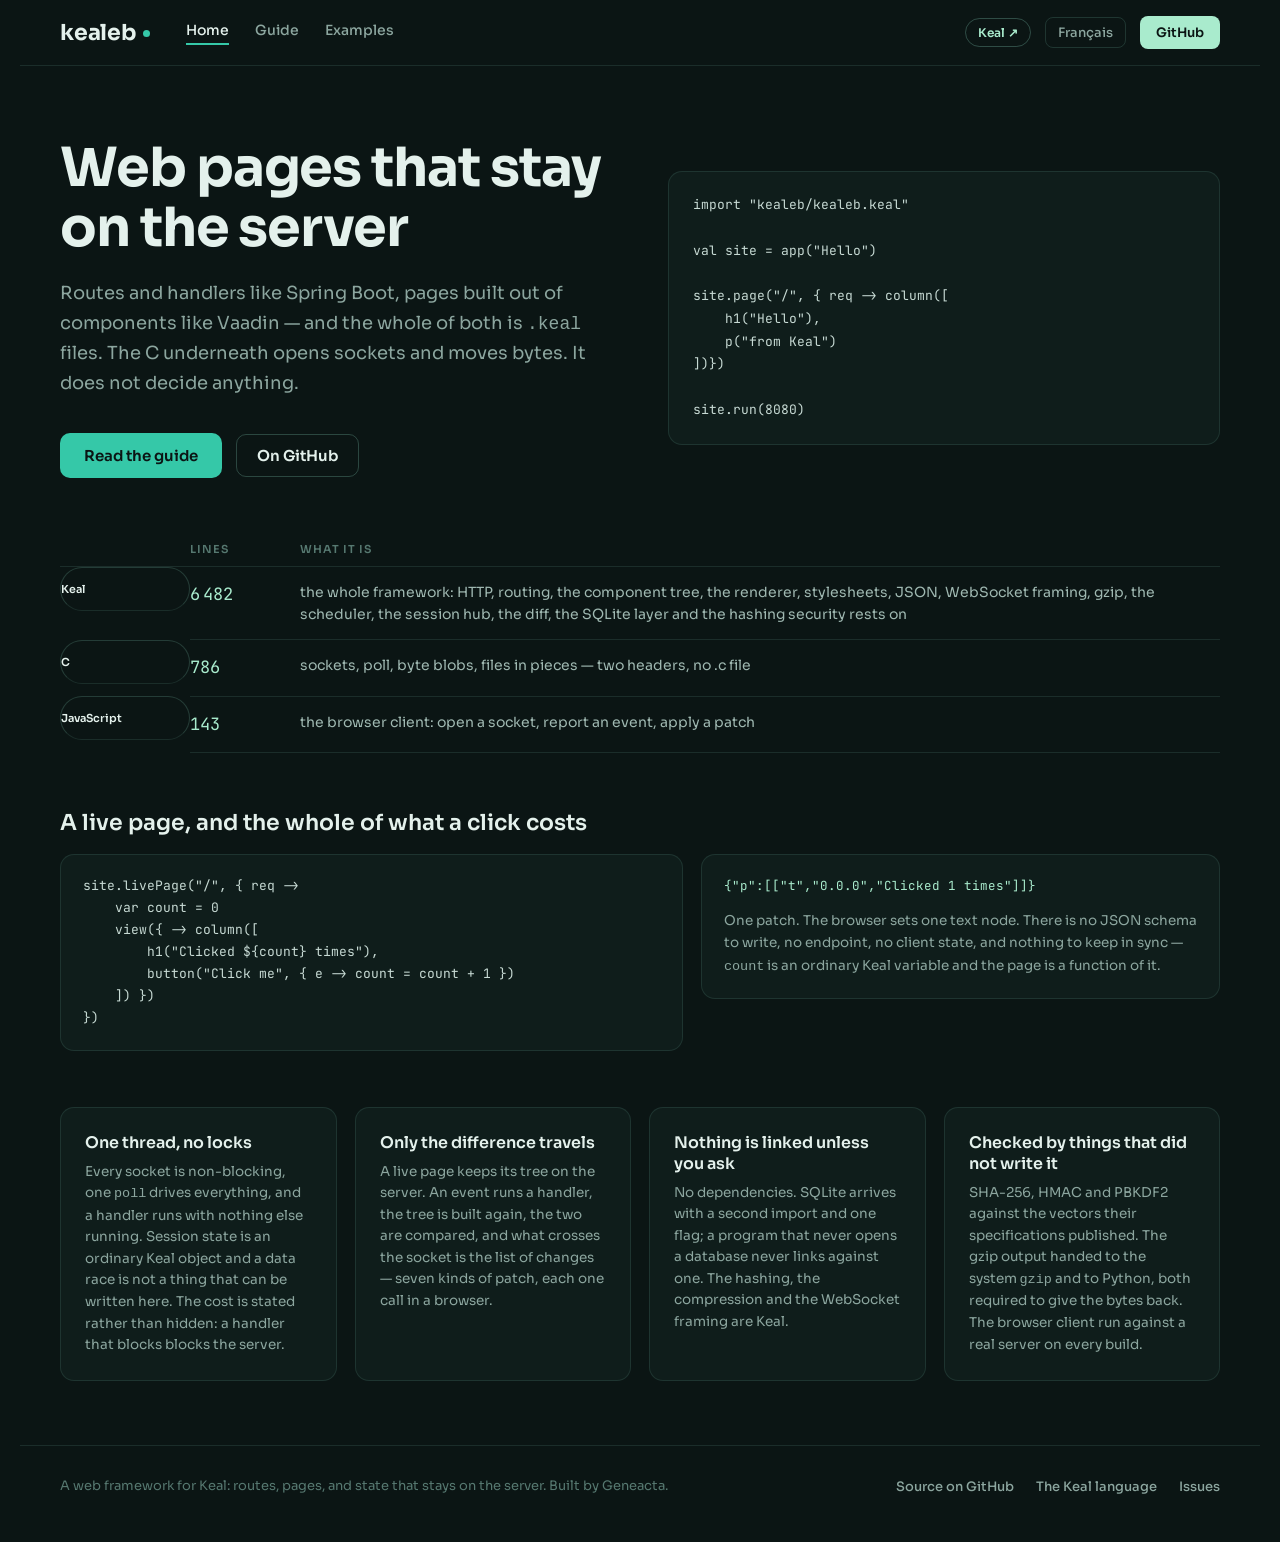
==== site/index.html @ b49d1d78 "A site, in Keal's dress, generated from the documents it describes Three pages in each language — th" ====
<!doctype html>
<html lang="en">
<head>
<meta charset="utf-8">
<meta name="viewport" content="width=device-width, initial-scale=1">
<title>kealeb — web pages that stay on the server</title>
<meta name="description" content="A web framework for Keal: Spring Boot&#x27;s routes, Vaadin&#x27;s pages, and the whole of both in .keal files.">
<link rel="canonical" href="https://geneacta.github.io/kealeb/index.html">
<link rel="alternate" hreflang="en" href="https://geneacta.github.io/kealeb/index.html">
<link rel="alternate" hreflang="fr" href="https://geneacta.github.io/kealeb/fr/index.html">
<link rel="alternate" hreflang="x-default" href="https://geneacta.github.io/kealeb/index.html">
<meta property="og:type" content="website">
<meta property="og:site_name" content="kealeb">
<meta property="og:locale" content="en_GB">
<meta property="og:title" content="kealeb — web pages that stay on the server">
<meta property="og:description" content="A web framework for Keal: Spring Boot&#x27;s routes, Vaadin&#x27;s pages, and the whole of both in .keal files.">
<meta property="og:url" content="https://geneacta.github.io/kealeb/index.html">
<meta name="twitter:card" content="summary">
<meta name="twitter:title" content="kealeb — web pages that stay on the server">
<meta name="twitter:description" content="A web framework for Keal: Spring Boot&#x27;s routes, Vaadin&#x27;s pages, and the whole of both in .keal files.">
<link rel="preconnect" href="https://fonts.googleapis.com">
<link rel="preconnect" href="https://fonts.gstatic.com" crossorigin>
<link href="https://fonts.googleapis.com/css2?family=Sora:wght@400;500;600;700&family=JetBrains+Mono:wght@400;500;600;700&display=swap" rel="stylesheet">
<link rel="stylesheet" href="style.css">
</head>
<body>
<div class="wrap">
<nav class="nav">
  <div class="nav-left">
    <a class="wordmark" href="index.html">kealeb</a>
    <div class="nav-links"><a href="index.html" class="tab-active">Home</a><a href="guide.html">Guide</a><a href="examples.html">Examples</a></div>
  </div>
  <div class="nav-right">
    <a class="btn-keal" href="https://geneacta.github.io/keal/">Keal ↗</a>
    <a class="btn-lang" href="fr/index.html">Français</a>
    <a class="btn-gh" href="https://github.com/geneacta/kealeb">GitHub</a>
  </div>
</nav>

<section class="hero">
  <div>
    <h1>Web pages that stay on the server</h1>
    <p class="sub">Routes and handlers like Spring Boot, pages built out of components like Vaadin — and the whole of both is <code>.keal</code> files. The C underneath opens sockets and moves bytes. It does not decide anything.</p>
    <div class="hero-cta"><a class="cta" href="guide.html">Read the guide</a>
      <a class="cta2" href="https://github.com/geneacta/kealeb">On GitHub</a></div>
  </div>
  <div class="hero-code"><pre class="mono">import &quot;kealeb/kealeb.keal&quot;

val site = app(&quot;Hello&quot;)

site.page(&quot;/&quot;, { req -&gt; column([
    h1(&quot;Hello&quot;),
    p(&quot;from Keal&quot;)
])})

site.run(8080)</pre></div>
</section>
<section class="counts-wrap"><table class="counts"><thead><tr><th></th><th>lines</th><th>what it is</th></tr></thead><tbody><tr><td class="lang">Keal</td><td class="n">6&thinsp;482</td><td>the whole framework: HTTP, routing, the component tree, the renderer, stylesheets, JSON, WebSocket framing, gzip, the scheduler, the session hub, the diff, the SQLite layer and the hashing security rests on</td></tr><tr><td class="lang">C</td><td class="n">786</td><td>sockets, poll, byte blobs, files in pieces — two headers, no .c file</td></tr><tr><td class="lang">JavaScript</td><td class="n">143</td><td>the browser client: open a socket, report an event, apply a patch</td></tr></tbody></table></section>
<section class="live">
  <h2>A live page, and the whole of what a click costs</h2>
  <div class="live-grid"><pre class="mono">site.livePage(&quot;/&quot;, { req -&gt;
    var count = 0
    view({ -&gt; column([
        h1(&quot;Clicked ${count} times&quot;),
        button(&quot;Click me&quot;, { e -&gt; count = count + 1 })
    ]) })
})</pre><div class="patch"><pre class="mono">{&quot;p&quot;:[[&quot;t&quot;,&quot;0.0.0&quot;,&quot;Clicked 1 times&quot;]]}</pre><p>One patch. The browser sets one text node. There is no JSON schema to write, no endpoint, no client state, and nothing to keep in sync — <code>count</code> is an ordinary Keal variable and the page is a function of it.</p></div></div>
</section>
<section class="cards4"><div class="card"><h3>One thread, no locks</h3><p>Every socket is non-blocking, one <code>poll</code> drives everything, and a handler runs with nothing else running. Session state is an ordinary Keal object and a data race is not a thing that can be written here. The cost is stated rather than hidden: a handler that blocks blocks the server.</p></div><div class="card"><h3>Only the difference travels</h3><p>A live page keeps its tree on the server. An event runs a handler, the tree is built again, the two are compared, and what crosses the socket is the list of changes — seven kinds of patch, each one call in a browser.</p></div><div class="card"><h3>Nothing is linked unless you ask</h3><p>No dependencies. SQLite arrives with a second import and one flag; a program that never opens a database never links against one. The hashing, the compression and the WebSocket framing are Keal.</p></div><div class="card"><h3>Checked by things that did not write it</h3><p>SHA-256, HMAC and PBKDF2 against the vectors their specifications published. The gzip output handed to the system <code>gzip</code> and to Python, both required to give the bytes back. The browser client run against a real server on every build.</p></div></section>

<footer class="foot">
  <div class="foot-l">A web framework for Keal: routes, pages, and state that stays on the server. Built by Geneacta.</div>
  <div class="foot-r">
    <a href="https://github.com/geneacta/kealeb">Source on GitHub</a>
    <a href="https://geneacta.github.io/keal/">The Keal language</a>
    <a href="https://github.com/geneacta/kealeb/issues">Issues</a>
  </div>
</footer>
</div>
</body>
</html>
---- site/style.css ----
/* Keal site — design tokens from the handoff (assets/README.md). */
:root {
  --bg: #0B1514; --panel: #0F1D1B;
  --line: rgba(140,220,196,.12); --line2: rgba(140,220,196,.16);
  --ink: #E4F1EC; --dim: #8CA69F; --prose: #9FB8B1; --faint: #567870;
  --accent: #35C8A8; --accent-h: #4ADBB5; --mint: #A9EBCD;
  --kw: #63D3B4; --ty: #A9EBCD; --str: #D9C98B; --code: #C7DAD4;
}
* { box-sizing: border-box; }
html, body { margin: 0; }
body { background: var(--bg); color: var(--ink); font: 400 15.5px/1.75 Sora, sans-serif; }
a { text-decoration: none; color: inherit; }
.wrap { max-width: 1240px; margin: 0 auto; }
.mono { font-family: 'JetBrains Mono', monospace; }

/* ---- nav ---- */
.nav { display: flex; align-items: center; justify-content: space-between;
       padding: 16px 40px; border-bottom: 1px solid var(--line); }
.nav-left { display: flex; align-items: center; gap: 36px; }
.nav-logo { display: block; height: 36px; width: auto; }
.nav-links { display: flex; gap: 26px; font: 500 14px Sora, sans-serif; }
.nav-links a { color: var(--dim); }
.nav-links a:hover { color: var(--ink); }
.nav-links a.active { color: var(--ink); }
.nav-links a.tab-active { color: var(--ink); border-bottom: 2px solid var(--accent); padding-bottom: 4px; }
.nav-links .soon { color: var(--faint); cursor: default; }
.nav-right { display: flex; align-items: center; gap: 14px; }
.lang { display: flex; border: 1px solid rgba(140,220,196,.2); border-radius: 99px;
        overflow: hidden; font: 600 11px Sora, sans-serif; }
.lang button { border: 0; background: none; padding: 5px 11px; color: var(--dim);
               font: inherit; cursor: pointer; }
.lang button.on { background: var(--accent); color: var(--bg); }
.badge { font: 500 12px 'JetBrains Mono', monospace; color: var(--dim);
         border: 1px solid rgba(140,220,196,.2); border-radius: 6px; padding: 5px 10px; }
.btn-gh { font: 600 13px Sora, sans-serif; color: var(--bg); background: var(--mint);
          border-radius: 8px; padding: 8px 16px; }
.btn-gh:hover { filter: brightness(1.06); }

/* ---- buttons ---- */
.cta { display: inline-block; font: 600 15px Sora, sans-serif; color: var(--bg);
       background: var(--accent); border-radius: 10px; padding: 13px 24px; }
.cta:hover { background: var(--accent-h); }
.cta-line { display: inline-block; font: 600 15px Sora, sans-serif; color: var(--ink);
            border: 1px solid rgba(140,220,196,.25); border-radius: 10px; padding: 13px 24px; }
.cta-line:hover { border-color: rgba(140,220,196,.45); }

/* ---- hero ---- */
.hero { display: grid; grid-template-columns: 1fr 1fr; gap: 56px;
        padding: 72px 40px 64px; align-items: center; }
.pill { display: inline-flex; align-items: center; gap: 8px;
        font: 600 12px 'JetBrains Mono', monospace; color: var(--mint);
        border: 1px solid rgba(169,235,205,.25); border-radius: 99px;
        padding: 6px 14px; margin-bottom: 26px; }
.pill .dot { width: 6px; height: 6px; border-radius: 99px; background: var(--accent); }
.hero h1 { margin: 0 0 20px; font: 700 54px/1.12 Sora, sans-serif;
           letter-spacing: -.02em; text-wrap: pretty; }
.hero .sub { margin: 0 0 34px; font: 400 18px/1.65 Sora, sans-serif;
             color: var(--dim); max-width: 52ch; }
.ctas { display: flex; gap: 14px; align-items: center; margin-bottom: 26px; }
.cmd { display: inline-flex; align-items: center; gap: 12px;
       font: 500 13.5px 'JetBrains Mono', monospace; color: var(--mint);
       background: var(--panel); border: 1px solid rgba(140,220,196,.14);
       border-radius: 10px; padding: 12px 18px; cursor: pointer; }
.cmd .p { color: var(--faint); }
.cmd .cp { color: var(--faint); border-left: 1px solid rgba(140,220,196,.14); padding-left: 12px; }

/* ---- code windows ---- */
.win { background: var(--panel); border: 1px solid var(--line2); border-radius: 14px; overflow: hidden; }
.win.shadow { box-shadow: 0 24px 60px rgba(0,0,0,.45); }
.win-bar { display: flex; align-items: center; gap: 8px; padding: 12px 16px; border-bottom: 1px solid var(--line); }
.win-bar .b { width: 10px; height: 10px; border-radius: 99px; background: rgba(140,220,196,.18); }
.win-bar .t { margin-left: 10px; font: 500 12px 'JetBrains Mono', monospace; color: var(--dim); }
.win pre { margin: 0; padding: 22px 24px; font: 13.5px/1.75 'JetBrains Mono', monospace;
           color: var(--code); white-space: pre; overflow-x: auto; }
.win-foot { display: flex; align-items: center; gap: 10px; padding: 12px 24px;
            border-top: 1px solid var(--line); font: 500 13px 'JetBrains Mono', monospace; }
.k { color: var(--kw); } .t { color: var(--ty); } .s { color: var(--str); } .c { color: var(--faint); }
.out { color: var(--mint); }

/* ---- feature cards ---- */
.cards4 { display: grid; grid-template-columns: repeat(4, 1fr); gap: 18px; padding: 0 40px 64px; }
/* `.cards` had no rule at all, so the three pages that use it — the landing
   page, the documentation index and "coming from" — laid their cards out as
   plain blocks, one full-width panel per row. `auto-fit` rather than a fixed
   count because those three hold five, ten and ten cards. */
.cards { display: grid; grid-template-columns: repeat(auto-fit, minmax(240px, 1fr));
         gap: 18px; padding: 0 40px 64px; }
/* Inside the documentation column there is 616px to work with, not the full
   band: three fixed columns leave 145px of text per card. */
.dmain .cards3 { grid-template-columns: repeat(auto-fit, minmax(260px, 1fr)); }
/* A caption under a figure, not another paragraph of body text. `.cap` is
   used on the landing page too, so this stays scoped to the doc column. */
.dmain .cap { margin: 26px 0 4px; font: 500 12.5px 'JetBrains Mono', monospace;
              color: var(--dim); }
.card { background: var(--panel); border: 1px solid var(--line); border-radius: 14px; padding: 24px; }
.eyebrow { font: 600 12px 'JetBrains Mono', monospace; color: var(--accent);
           letter-spacing: .08em; margin-bottom: 12px; text-transform: uppercase; }
.card h3 { margin: 0 0 8px; font: 600 16px Sora, sans-serif; color: var(--ink); }
.card p { margin: 0; font: 400 13.5px/1.6 Sora, sans-serif; color: var(--dim); }
.chips { display: flex; flex-wrap: wrap; gap: 6px; }
.chip { font: 500 11.5px 'JetBrains Mono', monospace; color: var(--mint);
        border: 1px solid rgba(169,235,205,.2); border-radius: 6px; padding: 3px 8px; }
.card pre { margin: 0; font: 12.5px/1.7 'JetBrains Mono', monospace; color: var(--code); white-space: pre; }

/* ---- two-column sections ---- */
.duo { display: grid; grid-template-columns: 1fr 1fr; gap: 56px; padding: 64px 40px;
       border-top: 1px solid var(--line); align-items: center; }
.duo h2 { margin: 0 0 18px; font: 700 34px/1.2 Sora, sans-serif; letter-spacing: -.015em; }
.duo p { margin: 0 0 22px; font: 400 15.5px/1.7 Sora, sans-serif; color: var(--dim); max-width: 50ch; }
.duo p:last-child { margin-bottom: 0; }
.ic { font-family: 'JetBrains Mono', monospace; color: var(--mint); }

/* ---- perf bars ---- */
.perf { background: var(--panel); border: 1px solid var(--line2); border-radius: 14px; padding: 28px; }
.perf-rows { display: flex; flex-direction: column; gap: 12px; font: 500 13px 'JetBrains Mono', monospace; }
.perf-row { display: grid; grid-template-columns: 120px 1fr 56px; gap: 14px; align-items: center; color: var(--dim); }
.perf-row.hot { color: var(--mint); }
.bar { height: 7px; border-radius: 99px; background: rgba(140,220,196,.1); }
.bar > div { height: 100%; border-radius: 99px; background: rgba(140,220,196,.35); width: 0; transition: width .6s ease-out; }
.bar.mid > div { background: rgba(140,220,196,.55); }
.bar.hot > div { background: var(--accent); }
.perf-cap { margin-top: 16px; font: 400 12.5px Sora, sans-serif; color: var(--faint); }

/* ---- getting started ---- */
.gs { padding: 64px 40px; border-top: 1px solid var(--line); }
.gs-head { display: flex; align-items: baseline; justify-content: space-between; margin-bottom: 26px; }
.gs-head h2 { margin: 0; font: 700 34px Sora, sans-serif; letter-spacing: -.015em; }
.gs-head a { font: 600 13.5px Sora, sans-serif; color: var(--accent); }
.cards3 { display: grid; grid-template-columns: 1fr 1fr 1fr; gap: 18px; }
.term { background: var(--panel); border: 1px solid var(--line); border-radius: 14px; padding: 22px; }
.term .lbl { font: 600 12px 'JetBrains Mono', monospace; color: var(--faint); margin-bottom: 12px; }
.term pre { margin: 0; font: 12.5px/1.8 'JetBrains Mono', monospace; color: var(--code); white-space: pre; }

/* ---- footer ---- */
footer { display: grid; grid-template-columns: 2fr 1fr 1fr 1fr; gap: 32px;
         padding: 44px 40px 36px; border-top: 1px solid var(--line); }
footer .base { margin: 0 0 14px; font: 400 13px/1.6 Sora, sans-serif; color: var(--faint); max-width: 34ch; }
.fcol { display: flex; flex-direction: column; gap: 10px; font: 400 13.5px Sora, sans-serif; }
.fcol .h { font: 600 12px 'JetBrains Mono', monospace; color: var(--faint); letter-spacing: .08em; }
.fcol a { color: var(--dim); } .fcol a:hover { color: var(--ink); }

/* ---- tour ---- */
.tbar { display: flex; align-items: center; justify-content: space-between;
        padding: 13px 32px; border-bottom: 1px solid var(--line); }
.tbar-l { display: flex; align-items: center; gap: 16px; }
.tbar-l img { display: block; height: 30px; width: auto; }
.tbar-l .sl { color: #33504A; } .tbar-l .tt { font: 600 14px Sora, sans-serif; }
.tbar-r { display: flex; align-items: center; gap: 14px; }
.tbar-r .cnt { font: 500 12px 'JetBrains Mono', monospace; color: var(--dim); }
.prog { width: 180px; height: 5px; border-radius: 99px; background: var(--line); overflow: hidden; }
.prog > div { height: 100%; border-radius: 99px; background: linear-gradient(90deg, #35C8A8, #A9EBCD); }
.texit { font: 600 12px Sora, sans-serif; color: var(--dim);
         border: 1px solid rgba(140,220,196,.2); border-radius: 8px; padding: 6px 14px; }
.tgrid { display: grid; grid-template-columns: 264px 1fr; min-height: 680px; }
.tside { border-right: 1px solid var(--line); padding: 24px 0; }
.tside .lbl { font: 600 11px 'JetBrains Mono', monospace; color: var(--faint);
              letter-spacing: .1em; padding: 0 24px 12px; }
.tch { display: flex; align-items: center; gap: 12px; padding: 9px 24px; cursor: pointer; }
.tch .n { width: 20px; height: 20px; border-radius: 99px; display: grid; place-items: center;
          font: 500 11px Sora, sans-serif; border: 1px solid rgba(140,220,196,.25); color: var(--faint); flex: none; }
.tch .nm { font: 500 13.5px Sora, sans-serif; color: var(--dim); }
.tch.done .n { border: 0; background: rgba(53,200,168,.18); color: var(--accent); font-weight: 600; }
.tch.now { background: rgba(53,200,168,.1); border-left: 2px solid var(--accent); padding-left: 22px; }
.tch.now .n { border: 0; background: var(--accent); color: var(--bg); font-weight: 600; }
.tch.now .nm { font-weight: 600; color: var(--ink); }
.tnote { margin: 20px 24px 0; background: rgba(169,235,205,.05);
         border: 1px solid rgba(169,235,205,.14); border-radius: 10px; padding: 14px 16px; }
.tnote .h { font: 600 11px 'JetBrains Mono', monospace; color: var(--mint); margin-bottom: 6px; }
.tnote p { margin: 0; font: 400 12px/1.55 Sora, sans-serif; color: var(--faint); }
.tmain { padding: 44px 56px; max-width: 760px; }
.tmain .eyebrow { margin-bottom: 10px; }
.tmain h2 { margin: 0 0 18px; font: 700 32px Sora, sans-serif; letter-spacing: -.01em; }
.tmain p { margin: 0 0 26px; font: 400 15.5px/1.75 Sora, sans-serif; color: var(--prose); }
.cwin { background: var(--panel); border: 1px solid var(--line2); border-radius: 12px;
        overflow: hidden; margin-bottom: 20px; }
.cwin-bar { display: flex; align-items: center; justify-content: space-between;
            padding: 10px 18px; border-bottom: 1px solid var(--line); }
.cwin-bar .f { font: 500 12px 'JetBrains Mono', monospace; color: var(--dim); }
.run { font: 600 12px Sora, sans-serif; color: var(--bg); background: var(--mint);
       border: 0; border-radius: 6px; padding: 4px 12px; cursor: pointer; }
.cwin pre { margin: 0; padding: 20px 22px; font: 13.5px/1.8 'JetBrains Mono', monospace;
            color: var(--code); white-space: pre; overflow-x: auto; }
.cwin .cout { display: none; padding: 12px 22px; border-top: 1px solid var(--line);
              font: 500 13px 'JetBrains Mono', monospace; color: var(--mint); white-space: pre; }
.cwin.ran .cout { display: block; }
.callout { display: flex; gap: 14px; background: rgba(169,235,205,.06);
           border: 1px solid rgba(169,235,205,.18); border-radius: 12px;
           padding: 16px 20px; margin-bottom: 34px; }
.callout .st { font: 700 14px Sora, sans-serif; color: var(--mint); }
.callout p { margin: 0; font: 400 13.5px/1.65 Sora, sans-serif; color: var(--prose); }
.tnav { display: flex; justify-content: space-between; }
.tprev { font: 600 14px Sora, sans-serif; color: var(--dim);
         border: 1px solid rgba(140,220,196,.2); border-radius: 10px; padding: 11px 20px; }
.tnext { font: 600 14px Sora, sans-serif; color: var(--bg); background: var(--accent);
         border-radius: 10px; padding: 11px 20px; }
.tnext:hover { background: var(--accent-h); }

/* ---- docs ---- */
.dgrid { display: grid; grid-template-columns: 264px 1fr 200px; min-height: 680px; }
.dside { border-right: 1px solid var(--line); padding: 20px 0; }
.dside .grp { font: 600 11px 'JetBrains Mono', monospace; color: var(--faint);
              letter-spacing: .1em; padding: 20px 26px 10px; }
.dside .grp:first-child { padding-top: 4px; }
.dside a { display: block; padding: 7px 26px; font: 500 13.5px Sora, sans-serif; color: var(--dim); }
.dside a:hover { color: var(--ink); }
.dside a.on { color: var(--ink); background: rgba(53,200,168,.1);
              border-left: 2px solid var(--accent); padding-left: 24px; font-weight: 600; }
.dmain { padding: 40px 52px; max-width: 720px; }
.crumb { font: 500 12.5px 'JetBrains Mono', monospace; color: var(--faint); margin-bottom: 14px; }
.crumb .sl { color: #33504A; } .crumb .here { color: var(--mint); }
.dmain h1 { margin: 0 0 20px; font: 700 36px Sora, sans-serif; letter-spacing: -.015em; }
.dmain h2 { margin: 0 0 14px; font: 700 22px Sora, sans-serif; }
.dmain p { margin: 0 0 24px; font: 400 15.5px/1.75 Sora, sans-serif; color: var(--prose); }
.dmain strong { color: var(--ink); font-weight: 600; }
.dtable { border: 1px solid rgba(140,220,196,.14); border-radius: 12px; overflow: hidden;
          margin-bottom: 26px; font: 400 13.5px Sora, sans-serif; }
.dtable .hd { display: grid; grid-template-columns: 1fr 1fr 2fr; gap: 16px; padding: 11px 20px;
              background: rgba(53,200,168,.06); font: 600 11.5px 'JetBrains Mono', monospace; color: var(--faint); }
.dtable .row { display: grid; grid-template-columns: 1fr 1fr 2fr; gap: 16px; padding: 12px 20px;
               border-top: 1px solid rgba(140,220,196,.1); }
.dtoc { padding: 40px 28px 0 8px; }
.dtoc .h { font: 600 11px 'JetBrains Mono', monospace; color: var(--faint);
           letter-spacing: .1em; margin-bottom: 14px; }
.dtoc-items { display: flex; flex-direction: column; gap: 10px;
              font: 400 12.5px Sora, sans-serif; border-left: 1px solid rgba(140,220,196,.14); }
.dtoc-items a { color: var(--dim); padding-left: 14px; }
.dtoc-items a.on { color: var(--mint); border-left: 2px solid var(--accent); margin-left: -1.5px; }

@media (max-width: 900px) {
  .hero, .duo, .cards4, .cards3, .tgrid, .dgrid, footer { grid-template-columns: 1fr; display: grid; }
  .hero h1 { font-size: 38px; }
  .nav { flex-wrap: wrap; gap: 12px; }
  .dtoc { display: none; }
}

/* ---- generated pages ---------------------------------------------------
   The site is built by site/build.py; these are the pieces that generator
   emits which the hand-written prototype did not have. */

.btn-lang { font: 500 13px Sora, sans-serif; color: var(--dim); border: 1px solid var(--line2);
            border-radius: 8px; padding: 6px 12px; }
.btn-lang:hover { color: var(--ink); border-color: var(--accent); }

/* Long-form prose, shared by the docs, the tour and the coming-from pages. */
.prose { max-width: 780px; }
.prose h1 { font: 700 38px Sora, sans-serif; letter-spacing: -.015em; margin: 0 0 14px; }
.prose h2 { font: 600 24px Sora, sans-serif; margin: 44px 0 12px; padding-top: 8px;
            border-top: 1px solid var(--line); letter-spacing: -.01em; }
.prose h3 { font: 600 18px Sora, sans-serif; margin: 28px 0 8px; }
.prose h4, .prose h5, .prose h6 { font: 600 15px Sora, sans-serif; margin: 20px 0 6px; }
.prose p { margin: 12px 0; font: 400 15.5px/1.75 Sora, sans-serif; color: var(--prose); }
.prose ul, .prose ol { margin: 12px 0 12px 22px; }
.prose li { margin: 7px 0; font: 400 15.5px/1.7 Sora, sans-serif; color: var(--prose); }
.prose a { color: var(--mint); text-decoration: underline; text-underline-offset: 3px; }
.prose a:hover { color: var(--accent); }
.prose code { font: 13.5px 'JetBrains Mono', monospace; color: var(--mint);
              background: rgba(53,200,168,.08); padding: 1px 5px; border-radius: 4px; }
.prose pre { background: var(--panel); border: 1px solid var(--line2); border-radius: 10px;
             padding: 16px 18px; overflow-x: auto; margin: 16px 0; }
.prose pre code { background: none; padding: 0; color: var(--code);
                  font: 13.5px/1.65 'JetBrains Mono', monospace; }
.prose blockquote { margin: 16px 0; padding: 2px 0 2px 18px; border-left: 3px solid var(--accent);
                    color: var(--dim); font: 400 15px/1.7 Sora, sans-serif; }
.prose hr { border: 0; border-top: 1px solid var(--line); margin: 34px 0; }
.prose strong { color: var(--ink); font-weight: 600; }

.tablewrap { overflow-x: auto; margin: 18px 0; }
.tablewrap table { border-collapse: collapse; width: 100%; min-width: 460px; }
.tablewrap th { text-align: left; font: 600 11px 'JetBrains Mono', monospace; color: var(--faint);
                letter-spacing: .09em; text-transform: uppercase; padding: 8px 14px 8px 0;
                border-bottom: 1px solid var(--line2); }
.tablewrap td { padding: 9px 14px 9px 0; border-bottom: 1px solid var(--line);
                font: 400 14px/1.6 Sora, sans-serif; color: var(--prose); vertical-align: top; }
.tablewrap td code { white-space: pre; }

/* The tour: a chapter list beside the chapters themselves. */
.tourgrid { display: grid; grid-template-columns: 264px 1fr; gap: 40px; padding: 30px 0 80px; }
.tournav { position: sticky; top: 20px; align-self: start; border-right: 1px solid var(--line);
           padding-right: 16px; }
.tournav .tch { display: flex; align-items: center; gap: 10px; padding: 7px 10px; border-radius: 8px;
                font: 500 13.5px Sora, sans-serif; color: var(--dim); }
.tournav .tch:hover { color: var(--ink); background: rgba(53,200,168,.06); }
.tournav .tch .n { width: 22px; height: 22px; border-radius: 6px; background: var(--panel);
                   border: 1px solid var(--line2); display: grid; place-items: center;
                   font: 600 11px 'JetBrains Mono', monospace; color: var(--faint); flex: none; }
.chapter { scroll-margin-top: 20px; }
.cwin-out { border-top: 1px solid var(--line2); background: rgba(0,0,0,.18); }
.cwin-out pre { margin: 0; padding: 12px 18px; color: var(--mint);
                font: 13px/1.6 'JetBrains Mono', monospace; }

/* The standard library page. */
.sgrid { display: grid; grid-template-columns: 264px 1fr; gap: 40px; padding: 24px 0 80px; }
.snav { position: sticky; top: 20px; align-self: start; max-height: 90vh; overflow-y: auto;
        border-right: 1px solid var(--line); padding-right: 12px; }
.snav .navmod { font: 600 11px 'JetBrains Mono', monospace; color: var(--faint);
                letter-spacing: .1em; text-transform: uppercase; padding: 12px 8px 6px; }
.snav a { display: block; padding: 4px 8px; font: 500 12.5px 'JetBrains Mono', monospace;
          color: var(--dim); white-space: nowrap; overflow: hidden; text-overflow: ellipsis; }
.snav a:hover { color: var(--ink); background: rgba(53,200,168,.06); }
.snav .k { display: inline-block; width: 50px; color: var(--faint); font-size: 11px; }
.smain pre.sig { font: 13.5px/1.6 'JetBrains Mono', monospace; color: var(--mint);
                 background: var(--panel); border: 1px solid var(--line2);
                 padding: 10px 16px; border-radius: 8px; overflow-x: auto; margin: 0 0 8px; }
.smain pre.sig.m { background: none; border: 0; border-left: 3px solid var(--line2);
                   border-radius: 0; padding: 2px 16px; margin: 10px 0 4px; color: var(--code); }
.smain .members { margin-left: 14px; }
.smain section { margin: 24px 0; }

.chips { display: flex; flex-wrap: wrap; gap: 8px; margin-top: 16px; }
.chips span { font: 500 12.5px 'JetBrains Mono', monospace; color: var(--mint);
              border: 1px solid var(--line2); border-radius: 999px; padding: 5px 13px; }
.bars { margin: 20px 0 6px; display: grid; gap: 10px; max-width: 620px; }
.barrow { display: grid; grid-template-columns: 120px 1fr 60px; align-items: center; gap: 14px; }
.bl { font: 500 13px Sora, sans-serif; color: var(--dim); }
.bar { height: 10px; background: var(--panel); border: 1px solid var(--line2); border-radius: 999px;
       overflow: hidden; }
.bar > div { height: 100%; width: 0; background: linear-gradient(90deg, var(--accent), var(--mint));
             transition: width .9s cubic-bezier(.2,.8,.2,1); }
.bv { font: 600 12.5px 'JetBrains Mono', monospace; color: var(--mint); text-align: right; }

a.card { text-decoration: none; }
a.card:hover { border-color: var(--accent); }

@media (max-width: 900px) {
  .tourgrid, .sgrid, .dgrid { grid-template-columns: 1fr; }
  .tournav, .snav, .dside, .dtoc { position: static; border-right: 0; max-height: none; }
}
.copy { margin-left: auto; font: 500 11px 'JetBrains Mono', monospace; color: var(--faint);
        cursor: pointer; user-select: none; }
.copy:hover { color: var(--mint); }
.cwin-bar { display: flex; align-items: center; gap: 10px; }
.run { font: 500 11px 'JetBrains Mono', monospace; color: var(--mint); border: 1px solid var(--line2);
       border-radius: 6px; padding: 2px 8px; }
.run:hover, .run.on { border-color: var(--accent); color: var(--accent); }
.dtoc-items a.on { color: var(--accent); }

/* ---------------------------------------------------------------- kealeb
 *
 * Everything above is Keal's, copied so the two sites read as one family.
 * Everything below is this site's own: the pages here are different pages,
 * and the rules they need did not exist there.
 */

.wordmark { font: 700 22px Sora, sans-serif; color: var(--ink); letter-spacing: -0.01em; }
.wordmark::after { content: ""; display: inline-block; width: 7px; height: 7px;
                   margin-left: 7px; border-radius: 50%; background: var(--accent);
                   vertical-align: 3px; }
.btn-keal { font: 600 12px Sora, sans-serif; color: var(--mint);
            border: 1px solid rgba(140,220,196,.28); border-radius: 99px; padding: 6px 12px; }
.btn-keal:hover { border-color: var(--accent); color: var(--accent-h); }

.hero-cta { display: flex; gap: 14px; align-items: center; flex-wrap: wrap; }
.cta2 { display: inline-block; font: 600 15px Sora, sans-serif; color: var(--ink);
        border: 1px solid rgba(140,220,196,.25); border-radius: 10px; padding: 11px 20px; }
.cta2:hover { border-color: rgba(140,220,196,.5); }
.hero-code pre { margin: 0; background: var(--panel); border: 1px solid var(--line);
                 border-radius: 14px; padding: 22px 24px; overflow-x: auto;
                 font: 13px/1.75 'JetBrains Mono', monospace; color: var(--code); }

.counts-wrap { padding: 0 40px 56px; }
.counts { width: 100%; border-collapse: collapse; font: 400 14px/1.6 Sora, sans-serif; }
.counts th { text-align: left; padding: 0 0 10px; font: 600 11px Sora, sans-serif;
             letter-spacing: .09em; text-transform: uppercase; color: var(--faint);
             border-bottom: 1px solid var(--line); }
.counts td { padding: 14px 0; border-bottom: 1px solid var(--line); color: var(--prose);
             vertical-align: top; }
.counts td.lang { width: 130px; color: var(--ink); font-weight: 600; }
.counts td.n { width: 110px; font-family: 'JetBrains Mono', monospace; color: var(--mint);
               font-size: 17px; }

.live { padding: 0 40px 56px; }
.live h2 { margin: 0 0 18px; font: 600 22px Sora, sans-serif; color: var(--ink); }
.live-grid { display: grid; grid-template-columns: 1.2fr 1fr; gap: 18px; align-items: start; }
.live-grid > pre { margin: 0; background: var(--panel); border: 1px solid var(--line);
                   border-radius: 14px; padding: 20px 22px; overflow-x: auto;
                   font: 13px/1.7 'JetBrains Mono', monospace; color: var(--code); }
.patch { background: var(--panel); border: 1px solid var(--line); border-radius: 14px;
         padding: 20px 22px; }
.patch pre { margin: 0 0 14px; font: 12.5px/1.7 'JetBrains Mono', monospace;
             color: var(--mint); white-space: pre-wrap; word-break: break-all; }
.patch p { margin: 0; font: 400 13.5px/1.65 Sora, sans-serif; color: var(--dim); }

.doc-head { padding: 44px 40px 10px; }
.doc-head h1 { margin: 0; font: 700 40px/1.15 Sora, sans-serif; letter-spacing: -0.02em; }
.doc-head .sub { margin: 12px 0 0; max-width: 70ch;
                 font: 400 16px/1.7 Sora, sans-serif; color: var(--prose); }

.ex { margin: 0 0 52px; }
.ex h2 { margin: 0 0 10px; font: 600 20px 'JetBrains Mono', monospace; color: var(--mint); }
.ex pre { max-height: 640px; overflow: auto; }

.dmain pre, .prose pre { background: var(--panel); border: 1px solid var(--line);
                         border-radius: 12px; padding: 16px 18px; overflow-x: auto;
                         font: 12.8px/1.7 'JetBrains Mono', monospace; color: var(--code); }
.prose table { width: 100%; border-collapse: collapse; margin: 0 0 20px; }
.prose th { text-align: left; padding: 8px 10px; border-bottom: 1px solid var(--line2);
            font: 600 11px Sora, sans-serif; letter-spacing: .08em;
            text-transform: uppercase; color: var(--faint); }
.prose td { padding: 9px 10px; border-bottom: 1px solid var(--line); color: var(--prose);
            vertical-align: top; font-size: 14px; }
.prose blockquote { margin: 0 0 18px; padding: 2px 0 2px 18px;
                    border-left: 2px solid var(--accent); color: var(--dim); }

footer.foot { display: flex; justify-content: space-between; align-items: center;
              gap: 32px; flex-wrap: wrap; padding: 30px 40px 46px;
              border-top: 1px solid var(--line); }
.foot-l { font: 400 13px/1.6 Sora, sans-serif; color: var(--faint); max-width: 62ch; }
.foot-r { display: flex; gap: 22px; font: 500 13px Sora, sans-serif; }
.foot-r a { color: var(--dim); }
.foot-r a:hover { color: var(--ink); }

@media (max-width: 900px) {
  .hero { grid-template-columns: 1fr; gap: 28px; }
  .live-grid { grid-template-columns: 1fr; }
  .dgrid { grid-template-columns: 1fr; }
  .dtoc { display: none; }
  .cards4 { grid-template-columns: 1fr 1fr; }
}
@media (max-width: 620px) {
  .cards4 { grid-template-columns: 1fr; }
  .nav { flex-wrap: wrap; gap: 12px; padding: 14px 20px; }
  .hero, .counts-wrap, .live, .doc-head { padding-left: 20px; padding-right: 20px; }
}

/* A fenced block says which language it is, quietly, in the corner. */
.prose pre[class^="lang-"], .dmain pre[class^="lang-"] { position: relative; padding-top: 22px; }
.prose pre[class^="lang-"]::before, .dmain pre[class^="lang-"]::before {
  position: absolute; top: 6px; right: 12px;
  font: 600 10px Sora, sans-serif; letter-spacing: .1em;
  text-transform: uppercase; color: var(--faint);
}
.prose pre.lang-keal::before, .dmain pre.lang-keal::before { content: "keal"; }
.prose pre.lang-sh::before, .dmain pre.lang-sh::before { content: "shell"; }
.prose pre.lang-toml::before, .dmain pre.lang-toml::before { content: "toml"; }
.prose pre.lang-json::before, .dmain pre.lang-json::before { content: "json"; }
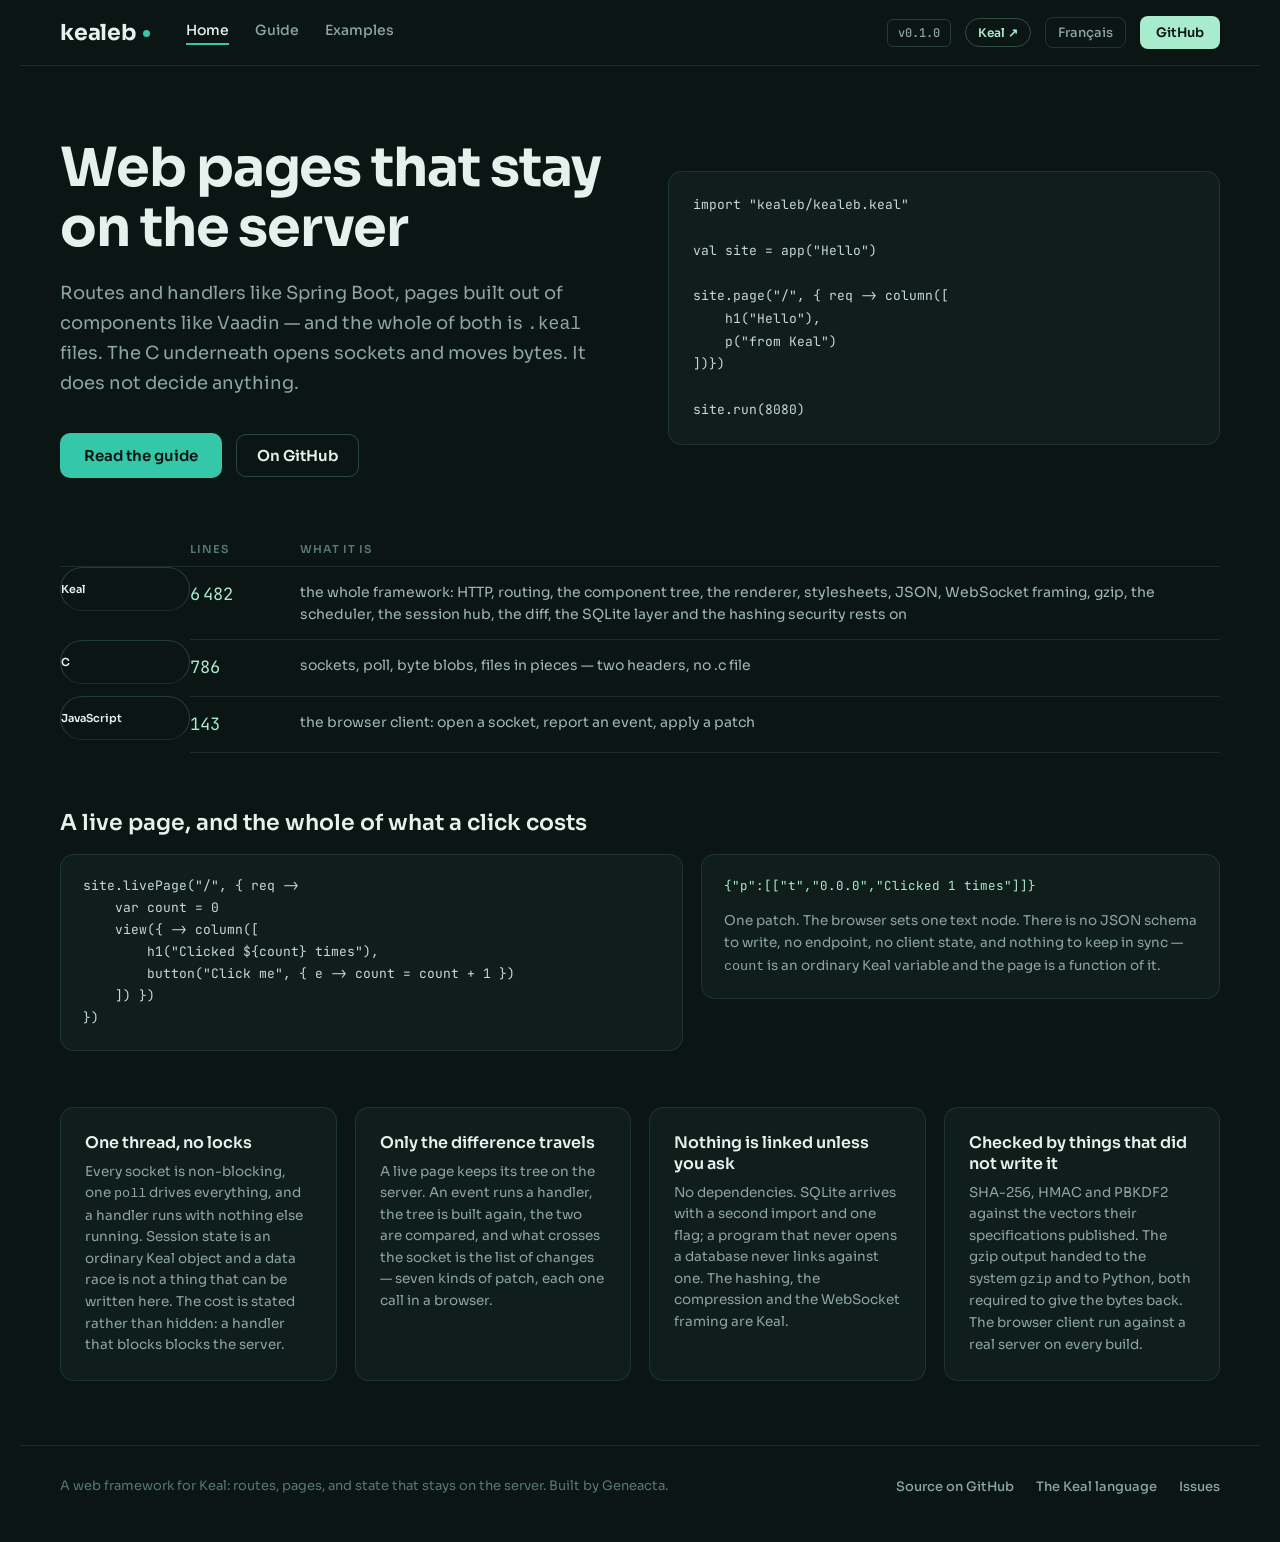
==== commit a2d8d62b: "A badge band at the top of the README, like Keal's Two numbers, both counted rather than remembered:" ====
--- a/site/index.html
+++ b/site/index.html
@@ -31,6 +31,7 @@
     <div class="nav-links"><a href="index.html" class="tab-active">Home</a><a href="guide.html">Guide</a><a href="examples.html">Examples</a></div>
   </div>
   <div class="nav-right">
+    <span class="badge">v0.1.0</span>
     <a class="btn-keal" href="https://geneacta.github.io/keal/">Keal ↗</a>
     <a class="btn-lang" href="fr/index.html">Français</a>
     <a class="btn-gh" href="https://github.com/geneacta/kealeb">GitHub</a>
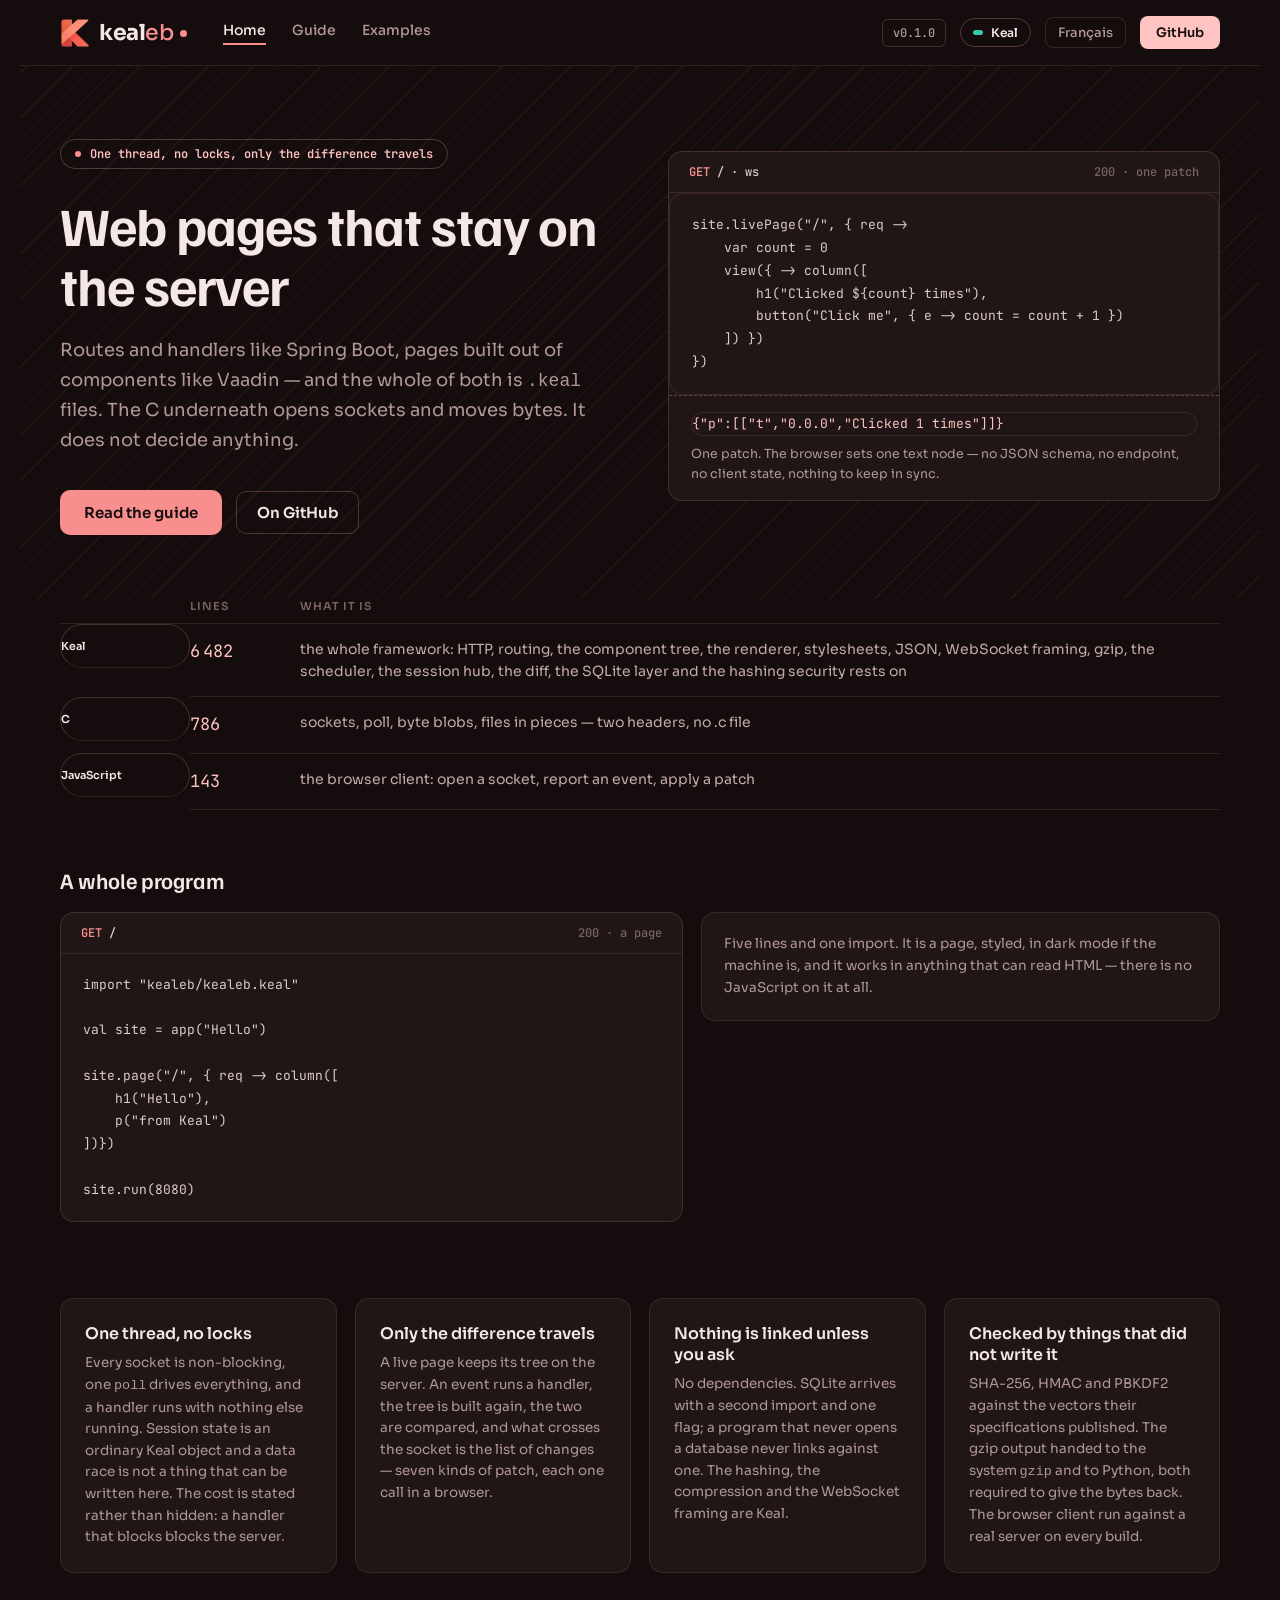
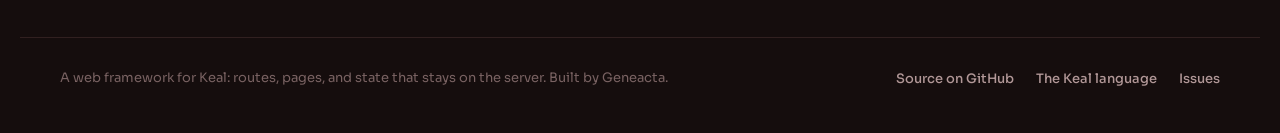
==== commit 390da8f2: "The family's identity: coral, and a name that is text Tony's handoff makes the four Keal sites one f" ====
--- a/site/index.html
+++ b/site/index.html
@@ -20,19 +20,23 @@
 <meta name="twitter:description" content="A web framework for Keal: Spring Boot&#x27;s routes, Vaadin&#x27;s pages, and the whole of both in .keal files.">
 <link rel="preconnect" href="https://fonts.googleapis.com">
 <link rel="preconnect" href="https://fonts.gstatic.com" crossorigin>
-<link href="https://fonts.googleapis.com/css2?family=Sora:wght@400;500;600;700&family=JetBrains+Mono:wght@400;500;600;700&display=swap" rel="stylesheet">
+<link href="https://fonts.googleapis.com/css2?family=Sora:wght@400;500;600;700&family=JetBrains+Mono:wght@400;500;600;700&family=Familjen+Grotesk:wght@500;700&display=swap" rel="stylesheet">
+<link rel="icon" type="image/png" href="assets/k.png">
 <link rel="stylesheet" href="style.css">
 </head>
 <body>
 <div class="wrap">
 <nav class="nav">
   <div class="nav-left">
-    <a class="wordmark" href="index.html">kealeb</a>
+    <a class="mark" href="index.html">
+      <img class="mark-k" src="assets/k.png" alt="">
+      <span class="wordmark">keal<span class="suffix">eb</span></span>
+    </a>
     <div class="nav-links"><a href="index.html" class="tab-active">Home</a><a href="guide.html">Guide</a><a href="examples.html">Examples</a></div>
   </div>
   <div class="nav-right">
     <span class="badge">v0.1.0</span>
-    <a class="btn-keal" href="https://geneacta.github.io/keal/">Keal ↗</a>
+    <a class="btn-keal" href="https://geneacta.github.io/keal/">Keal</a>
     <a class="btn-lang" href="fr/index.html">Français</a>
     <a class="btn-gh" href="https://github.com/geneacta/kealeb">GitHub</a>
   </div>
@@ -40,12 +44,24 @@
 
 <section class="hero">
   <div>
+    <span class="pill">One thread, no locks, only the difference travels</span>
     <h1>Web pages that stay on the server</h1>
     <p class="sub">Routes and handlers like Spring Boot, pages built out of components like Vaadin — and the whole of both is <code>.keal</code> files. The C underneath opens sockets and moves bytes. It does not decide anything.</p>
     <div class="hero-cta"><a class="cta" href="guide.html">Read the guide</a>
       <a class="cta2" href="https://github.com/geneacta/kealeb">On GitHub</a></div>
   </div>
-  <div class="hero-code"><pre class="mono">import &quot;kealeb/kealeb.keal&quot;
+  <div class="hero-code"><div class="cwin"><div class="cwin-bar"><span><span class="verb">GET</span> <span class="path">/ · ws</span></span><span class="said">200 · one patch</span></div><pre>site.livePage(&quot;/&quot;, { req -&gt;
+    var count = 0
+    view({ -&gt; column([
+        h1(&quot;Clicked ${count} times&quot;),
+        button(&quot;Click me&quot;, { e -&gt; count = count + 1 })
+    ]) })
+})</pre><div class="answer"><pre>{&quot;p&quot;:[[&quot;t&quot;,&quot;0.0.0&quot;,&quot;Clicked 1 times&quot;]]}</pre><p>One patch. The browser sets one text node — no JSON schema, no endpoint, no client state, nothing to keep in sync.</p></div></div></div>
+</section>
+<section class="counts-wrap"><table class="counts"><thead><tr><th></th><th>lines</th><th>what it is</th></tr></thead><tbody><tr><td class="lang">Keal</td><td class="n">6&thinsp;482</td><td>the whole framework: HTTP, routing, the component tree, the renderer, stylesheets, JSON, WebSocket framing, gzip, the scheduler, the session hub, the diff, the SQLite layer and the hashing security rests on</td></tr><tr><td class="lang">C</td><td class="n">786</td><td>sockets, poll, byte blobs, files in pieces — two headers, no .c file</td></tr><tr><td class="lang">JavaScript</td><td class="n">143</td><td>the browser client: open a socket, report an event, apply a patch</td></tr></tbody></table></section>
+<section class="live">
+  <h2>A whole program</h2>
+  <div class="live-grid"><div class="cwin"><div class="cwin-bar"><span><span class="verb">GET</span> <span class="path">/</span></span><span class="said">200 · a page</span></div><pre>import &quot;kealeb/kealeb.keal&quot;
 
 val site = app(&quot;Hello&quot;)
 
@@ -54,18 +70,7 @@
     p(&quot;from Keal&quot;)
 ])})
 
-site.run(8080)</pre></div>
-</section>
-<section class="counts-wrap"><table class="counts"><thead><tr><th></th><th>lines</th><th>what it is</th></tr></thead><tbody><tr><td class="lang">Keal</td><td class="n">6&thinsp;482</td><td>the whole framework: HTTP, routing, the component tree, the renderer, stylesheets, JSON, WebSocket framing, gzip, the scheduler, the session hub, the diff, the SQLite layer and the hashing security rests on</td></tr><tr><td class="lang">C</td><td class="n">786</td><td>sockets, poll, byte blobs, files in pieces — two headers, no .c file</td></tr><tr><td class="lang">JavaScript</td><td class="n">143</td><td>the browser client: open a socket, report an event, apply a patch</td></tr></tbody></table></section>
-<section class="live">
-  <h2>A live page, and the whole of what a click costs</h2>
-  <div class="live-grid"><pre class="mono">site.livePage(&quot;/&quot;, { req -&gt;
-    var count = 0
-    view({ -&gt; column([
-        h1(&quot;Clicked ${count} times&quot;),
-        button(&quot;Click me&quot;, { e -&gt; count = count + 1 })
-    ]) })
-})</pre><div class="patch"><pre class="mono">{&quot;p&quot;:[[&quot;t&quot;,&quot;0.0.0&quot;,&quot;Clicked 1 times&quot;]]}</pre><p>One patch. The browser sets one text node. There is no JSON schema to write, no endpoint, no client state, and nothing to keep in sync — <code>count</code> is an ordinary Keal variable and the page is a function of it.</p></div></div>
+site.run(8080)</pre></div><div class="patch"><p>Five lines and one import. It is a page, styled, in dark mode if the machine is, and it works in anything that can read HTML — there is no JavaScript on it at all.</p></div></div>
 </section>
 <section class="cards4"><div class="card"><h3>One thread, no locks</h3><p>Every socket is non-blocking, one <code>poll</code> drives everything, and a handler runs with nothing else running. Session state is an ordinary Keal object and a data race is not a thing that can be written here. The cost is stated rather than hidden: a handler that blocks blocks the server.</p></div><div class="card"><h3>Only the difference travels</h3><p>A live page keeps its tree on the server. An event runs a handler, the tree is built again, the two are compared, and what crosses the socket is the list of changes — seven kinds of patch, each one call in a browser.</p></div><div class="card"><h3>Nothing is linked unless you ask</h3><p>No dependencies. SQLite arrives with a second import and one flag; a program that never opens a database never links against one. The hashing, the compression and the WebSocket framing are Keal.</p></div><div class="card"><h3>Checked by things that did not write it</h3><p>SHA-256, HMAC and PBKDF2 against the vectors their specifications published. The gzip output handed to the system <code>gzip</code> and to Python, both required to give the bytes back. The browser client run against a real server on every build.</p></div></section>
 
--- a/site/style.css
+++ b/site/style.css
@@ -1,10 +1,16 @@
 /* Keal site — design tokens from the handoff (assets/README.md). */
 :root {
-  --bg: #0B1514; --panel: #0F1D1B;
-  --line: rgba(140,220,196,.12); --line2: rgba(140,220,196,.16);
-  --ink: #E4F1EC; --dim: #8CA69F; --prose: #9FB8B1; --faint: #567870;
-  --accent: #35C8A8; --accent-h: #4ADBB5; --mint: #A9EBCD;
-  --kw: #63D3B4; --ty: #A9EBCD; --str: #D9C98B; --code: #C7DAD4;
+  --bg: #150D0D; --panel: #1F1615;
+  --line: rgba(254,170,169,.12); --line2: rgba(254,170,169,.16);
+  --ink: #F5E7E7; --dim: #B19797; --prose: #C4AAA9; --faint: #796262;
+  --accent: #F98E8F; --accent-h: #FF9A9B; --mint: #FFC3C2;
+  --kw: #F8A4A3; --ty: #FFC3C2; --str: #D9C98B; --code: #DECCCB;
+  --display: 'Familjen Grotesk', Sora, sans-serif;
+  --motif: repeating-linear-gradient(-45deg, rgba(249,142,143,.07) 0 1px, transparent 1px 16px);
+  --motif-size: auto;
+  /* The one green a child may use: the foot of the K on the button that says
+     where this came from. Everything else on this page is coral. */
+  --keal-mint: #35C8A8;
 }
 * { box-sizing: border-box; }
 html, body { margin: 0; }
@@ -25,13 +31,13 @@
 .nav-links a.tab-active { color: var(--ink); border-bottom: 2px solid var(--accent); padding-bottom: 4px; }
 .nav-links .soon { color: var(--faint); cursor: default; }
 .nav-right { display: flex; align-items: center; gap: 14px; }
-.lang { display: flex; border: 1px solid rgba(140,220,196,.2); border-radius: 99px;
+.lang { display: flex; border: 1px solid rgba(254,170,169,.2); border-radius: 99px;
         overflow: hidden; font: 600 11px Sora, sans-serif; }
 .lang button { border: 0; background: none; padding: 5px 11px; color: var(--dim);
                font: inherit; cursor: pointer; }
 .lang button.on { background: var(--accent); color: var(--bg); }
 .badge { font: 500 12px 'JetBrains Mono', monospace; color: var(--dim);
-         border: 1px solid rgba(140,220,196,.2); border-radius: 6px; padding: 5px 10px; }
+         border: 1px solid rgba(254,170,169,.2); border-radius: 6px; padding: 5px 10px; }
 .btn-gh { font: 600 13px Sora, sans-serif; color: var(--bg); background: var(--mint);
           border-radius: 8px; padding: 8px 16px; }
 .btn-gh:hover { filter: brightness(1.06); }
@@ -41,15 +47,15 @@
        background: var(--accent); border-radius: 10px; padding: 13px 24px; }
 .cta:hover { background: var(--accent-h); }
 .cta-line { display: inline-block; font: 600 15px Sora, sans-serif; color: var(--ink);
-            border: 1px solid rgba(140,220,196,.25); border-radius: 10px; padding: 13px 24px; }
-.cta-line:hover { border-color: rgba(140,220,196,.45); }
+            border: 1px solid rgba(254,170,169,.25); border-radius: 10px; padding: 13px 24px; }
+.cta-line:hover { border-color: rgba(254,170,169,.45); }
 
 /* ---- hero ---- */
 .hero { display: grid; grid-template-columns: 1fr 1fr; gap: 56px;
         padding: 72px 40px 64px; align-items: center; }
 .pill { display: inline-flex; align-items: center; gap: 8px;
         font: 600 12px 'JetBrains Mono', monospace; color: var(--mint);
-        border: 1px solid rgba(169,235,205,.25); border-radius: 99px;
+        border: 1px solid rgba(255,195,194,.25); border-radius: 99px;
         padding: 6px 14px; margin-bottom: 26px; }
 .pill .dot { width: 6px; height: 6px; border-radius: 99px; background: var(--accent); }
 .hero h1 { margin: 0 0 20px; font: 700 54px/1.12 Sora, sans-serif;
@@ -59,16 +65,16 @@
 .ctas { display: flex; gap: 14px; align-items: center; margin-bottom: 26px; }
 .cmd { display: inline-flex; align-items: center; gap: 12px;
        font: 500 13.5px 'JetBrains Mono', monospace; color: var(--mint);
-       background: var(--panel); border: 1px solid rgba(140,220,196,.14);
+       background: var(--panel); border: 1px solid rgba(254,170,169,.14);
        border-radius: 10px; padding: 12px 18px; cursor: pointer; }
 .cmd .p { color: var(--faint); }
-.cmd .cp { color: var(--faint); border-left: 1px solid rgba(140,220,196,.14); padding-left: 12px; }
+.cmd .cp { color: var(--faint); border-left: 1px solid rgba(254,170,169,.14); padding-left: 12px; }
 
 /* ---- code windows ---- */
 .win { background: var(--panel); border: 1px solid var(--line2); border-radius: 14px; overflow: hidden; }
 .win.shadow { box-shadow: 0 24px 60px rgba(0,0,0,.45); }
 .win-bar { display: flex; align-items: center; gap: 8px; padding: 12px 16px; border-bottom: 1px solid var(--line); }
-.win-bar .b { width: 10px; height: 10px; border-radius: 99px; background: rgba(140,220,196,.18); }
+.win-bar .b { width: 10px; height: 10px; border-radius: 99px; background: rgba(254,170,169,.18); }
 .win-bar .t { margin-left: 10px; font: 500 12px 'JetBrains Mono', monospace; color: var(--dim); }
 .win pre { margin: 0; padding: 22px 24px; font: 13.5px/1.75 'JetBrains Mono', monospace;
            color: var(--code); white-space: pre; overflow-x: auto; }
@@ -99,7 +105,7 @@
 .card p { margin: 0; font: 400 13.5px/1.6 Sora, sans-serif; color: var(--dim); }
 .chips { display: flex; flex-wrap: wrap; gap: 6px; }
 .chip { font: 500 11.5px 'JetBrains Mono', monospace; color: var(--mint);
-        border: 1px solid rgba(169,235,205,.2); border-radius: 6px; padding: 3px 8px; }
+        border: 1px solid rgba(255,195,194,.2); border-radius: 6px; padding: 3px 8px; }
 .card pre { margin: 0; font: 12.5px/1.7 'JetBrains Mono', monospace; color: var(--code); white-space: pre; }
 
 /* ---- two-column sections ---- */
@@ -115,9 +121,9 @@
 .perf-rows { display: flex; flex-direction: column; gap: 12px; font: 500 13px 'JetBrains Mono', monospace; }
 .perf-row { display: grid; grid-template-columns: 120px 1fr 56px; gap: 14px; align-items: center; color: var(--dim); }
 .perf-row.hot { color: var(--mint); }
-.bar { height: 7px; border-radius: 99px; background: rgba(140,220,196,.1); }
-.bar > div { height: 100%; border-radius: 99px; background: rgba(140,220,196,.35); width: 0; transition: width .6s ease-out; }
-.bar.mid > div { background: rgba(140,220,196,.55); }
+.bar { height: 7px; border-radius: 99px; background: rgba(254,170,169,.1); }
+.bar > div { height: 100%; border-radius: 99px; background: rgba(254,170,169,.35); width: 0; transition: width .6s ease-out; }
+.bar.mid > div { background: rgba(254,170,169,.55); }
 .bar.hot > div { background: var(--accent); }
 .perf-cap { margin-top: 16px; font: 400 12.5px Sora, sans-serif; color: var(--faint); }
 
@@ -148,23 +154,23 @@
 .tbar-r { display: flex; align-items: center; gap: 14px; }
 .tbar-r .cnt { font: 500 12px 'JetBrains Mono', monospace; color: var(--dim); }
 .prog { width: 180px; height: 5px; border-radius: 99px; background: var(--line); overflow: hidden; }
-.prog > div { height: 100%; border-radius: 99px; background: linear-gradient(90deg, #35C8A8, #A9EBCD); }
+.prog > div { height: 100%; border-radius: 99px; background: linear-gradient(90deg, #F98E8F, #FFC3C2); }
 .texit { font: 600 12px Sora, sans-serif; color: var(--dim);
-         border: 1px solid rgba(140,220,196,.2); border-radius: 8px; padding: 6px 14px; }
+         border: 1px solid rgba(254,170,169,.2); border-radius: 8px; padding: 6px 14px; }
 .tgrid { display: grid; grid-template-columns: 264px 1fr; min-height: 680px; }
 .tside { border-right: 1px solid var(--line); padding: 24px 0; }
 .tside .lbl { font: 600 11px 'JetBrains Mono', monospace; color: var(--faint);
               letter-spacing: .1em; padding: 0 24px 12px; }
 .tch { display: flex; align-items: center; gap: 12px; padding: 9px 24px; cursor: pointer; }
 .tch .n { width: 20px; height: 20px; border-radius: 99px; display: grid; place-items: center;
-          font: 500 11px Sora, sans-serif; border: 1px solid rgba(140,220,196,.25); color: var(--faint); flex: none; }
+          font: 500 11px Sora, sans-serif; border: 1px solid rgba(254,170,169,.25); color: var(--faint); flex: none; }
 .tch .nm { font: 500 13.5px Sora, sans-serif; color: var(--dim); }
-.tch.done .n { border: 0; background: rgba(53,200,168,.18); color: var(--accent); font-weight: 600; }
-.tch.now { background: rgba(53,200,168,.1); border-left: 2px solid var(--accent); padding-left: 22px; }
+.tch.done .n { border: 0; background: rgba(249,142,143,.18); color: var(--accent); font-weight: 600; }
+.tch.now { background: rgba(249,142,143,.1); border-left: 2px solid var(--accent); padding-left: 22px; }
 .tch.now .n { border: 0; background: var(--accent); color: var(--bg); font-weight: 600; }
 .tch.now .nm { font-weight: 600; color: var(--ink); }
-.tnote { margin: 20px 24px 0; background: rgba(169,235,205,.05);
-         border: 1px solid rgba(169,235,205,.14); border-radius: 10px; padding: 14px 16px; }
+.tnote { margin: 20px 24px 0; background: rgba(255,195,194,.05);
+         border: 1px solid rgba(255,195,194,.14); border-radius: 10px; padding: 14px 16px; }
 .tnote .h { font: 600 11px 'JetBrains Mono', monospace; color: var(--mint); margin-bottom: 6px; }
 .tnote p { margin: 0; font: 400 12px/1.55 Sora, sans-serif; color: var(--faint); }
 .tmain { padding: 44px 56px; max-width: 760px; }
@@ -183,14 +189,14 @@
 .cwin .cout { display: none; padding: 12px 22px; border-top: 1px solid var(--line);
               font: 500 13px 'JetBrains Mono', monospace; color: var(--mint); white-space: pre; }
 .cwin.ran .cout { display: block; }
-.callout { display: flex; gap: 14px; background: rgba(169,235,205,.06);
-           border: 1px solid rgba(169,235,205,.18); border-radius: 12px;
+.callout { display: flex; gap: 14px; background: rgba(255,195,194,.06);
+           border: 1px solid rgba(255,195,194,.18); border-radius: 12px;
            padding: 16px 20px; margin-bottom: 34px; }
 .callout .st { font: 700 14px Sora, sans-serif; color: var(--mint); }
 .callout p { margin: 0; font: 400 13.5px/1.65 Sora, sans-serif; color: var(--prose); }
 .tnav { display: flex; justify-content: space-between; }
 .tprev { font: 600 14px Sora, sans-serif; color: var(--dim);
-         border: 1px solid rgba(140,220,196,.2); border-radius: 10px; padding: 11px 20px; }
+         border: 1px solid rgba(254,170,169,.2); border-radius: 10px; padding: 11px 20px; }
 .tnext { font: 600 14px Sora, sans-serif; color: var(--bg); background: var(--accent);
          border-radius: 10px; padding: 11px 20px; }
 .tnext:hover { background: var(--accent-h); }
@@ -203,7 +209,7 @@
 .dside .grp:first-child { padding-top: 4px; }
 .dside a { display: block; padding: 7px 26px; font: 500 13.5px Sora, sans-serif; color: var(--dim); }
 .dside a:hover { color: var(--ink); }
-.dside a.on { color: var(--ink); background: rgba(53,200,168,.1);
+.dside a.on { color: var(--ink); background: rgba(249,142,143,.1);
               border-left: 2px solid var(--accent); padding-left: 24px; font-weight: 600; }
 .dmain { padding: 40px 52px; max-width: 720px; }
 .crumb { font: 500 12.5px 'JetBrains Mono', monospace; color: var(--faint); margin-bottom: 14px; }
@@ -212,17 +218,17 @@
 .dmain h2 { margin: 0 0 14px; font: 700 22px Sora, sans-serif; }
 .dmain p { margin: 0 0 24px; font: 400 15.5px/1.75 Sora, sans-serif; color: var(--prose); }
 .dmain strong { color: var(--ink); font-weight: 600; }
-.dtable { border: 1px solid rgba(140,220,196,.14); border-radius: 12px; overflow: hidden;
+.dtable { border: 1px solid rgba(254,170,169,.14); border-radius: 12px; overflow: hidden;
           margin-bottom: 26px; font: 400 13.5px Sora, sans-serif; }
 .dtable .hd { display: grid; grid-template-columns: 1fr 1fr 2fr; gap: 16px; padding: 11px 20px;
-              background: rgba(53,200,168,.06); font: 600 11.5px 'JetBrains Mono', monospace; color: var(--faint); }
+              background: rgba(249,142,143,.06); font: 600 11.5px 'JetBrains Mono', monospace; color: var(--faint); }
 .dtable .row { display: grid; grid-template-columns: 1fr 1fr 2fr; gap: 16px; padding: 12px 20px;
-               border-top: 1px solid rgba(140,220,196,.1); }
+               border-top: 1px solid rgba(254,170,169,.1); }
 .dtoc { padding: 40px 28px 0 8px; }
 .dtoc .h { font: 600 11px 'JetBrains Mono', monospace; color: var(--faint);
            letter-spacing: .1em; margin-bottom: 14px; }
 .dtoc-items { display: flex; flex-direction: column; gap: 10px;
-              font: 400 12.5px Sora, sans-serif; border-left: 1px solid rgba(140,220,196,.14); }
+              font: 400 12.5px Sora, sans-serif; border-left: 1px solid rgba(254,170,169,.14); }
 .dtoc-items a { color: var(--dim); padding-left: 14px; }
 .dtoc-items a.on { color: var(--mint); border-left: 2px solid var(--accent); margin-left: -1.5px; }
 
@@ -254,7 +260,7 @@
 .prose a { color: var(--mint); text-decoration: underline; text-underline-offset: 3px; }
 .prose a:hover { color: var(--accent); }
 .prose code { font: 13.5px 'JetBrains Mono', monospace; color: var(--mint);
-              background: rgba(53,200,168,.08); padding: 1px 5px; border-radius: 4px; }
+              background: rgba(249,142,143,.08); padding: 1px 5px; border-radius: 4px; }
 .prose pre { background: var(--panel); border: 1px solid var(--line2); border-radius: 10px;
              padding: 16px 18px; overflow-x: auto; margin: 16px 0; }
 .prose pre code { background: none; padding: 0; color: var(--code);
@@ -279,7 +285,7 @@
            padding-right: 16px; }
 .tournav .tch { display: flex; align-items: center; gap: 10px; padding: 7px 10px; border-radius: 8px;
                 font: 500 13.5px Sora, sans-serif; color: var(--dim); }
-.tournav .tch:hover { color: var(--ink); background: rgba(53,200,168,.06); }
+.tournav .tch:hover { color: var(--ink); background: rgba(249,142,143,.06); }
 .tournav .tch .n { width: 22px; height: 22px; border-radius: 6px; background: var(--panel);
                    border: 1px solid var(--line2); display: grid; place-items: center;
                    font: 600 11px 'JetBrains Mono', monospace; color: var(--faint); flex: none; }
@@ -296,7 +302,7 @@
                 letter-spacing: .1em; text-transform: uppercase; padding: 12px 8px 6px; }
 .snav a { display: block; padding: 4px 8px; font: 500 12.5px 'JetBrains Mono', monospace;
           color: var(--dim); white-space: nowrap; overflow: hidden; text-overflow: ellipsis; }
-.snav a:hover { color: var(--ink); background: rgba(53,200,168,.06); }
+.snav a:hover { color: var(--ink); background: rgba(249,142,143,.06); }
 .snav .k { display: inline-block; width: 50px; color: var(--faint); font-size: 11px; }
 .smain pre.sig { font: 13.5px/1.6 'JetBrains Mono', monospace; color: var(--mint);
                  background: var(--panel); border: 1px solid var(--line2);
@@ -341,18 +347,38 @@
  * and the rules they need did not exist there.
  */
 
-.wordmark { font: 700 22px Sora, sans-serif; color: var(--ink); letter-spacing: -0.01em; }
+/* The mark: the K as an image, the name as text. It was an image of its own
+ * name; a name that is text can be selected, searched, read aloud, and falls
+ * back to the reader's own font stack when Sora does not load. An image of a
+ * word does none of those. */
+.mark { display: flex; align-items: center; gap: 9px; }
+.mark-k { display: block; width: 30px; height: 30px; object-fit: contain; }
+.wordmark { font: 700 22px Sora, sans-serif; letter-spacing: -.02em; color: var(--ink); }
+.wordmark .suffix { color: var(--accent); font-weight: 500; }
 .wordmark::after { content: ""; display: inline-block; width: 7px; height: 7px;
-                   margin-left: 7px; border-radius: 50%; background: var(--accent);
-                   vertical-align: 3px; }
-.btn-keal { font: 600 12px Sora, sans-serif; color: var(--mint);
-            border: 1px solid rgba(140,220,196,.28); border-radius: 99px; padding: 6px 12px; }
-.btn-keal:hover { border-color: var(--accent); color: var(--accent-h); }
+                   margin-left: 7px; vertical-align: 3px;
+                   background: var(--accent); border-radius: 50%; }
+
+/* The button back to Keal keeps the parent's mint, as the foot of its K. It is
+ * the only green on this site, and it is there to say where this came from. */
+.btn-keal { display: inline-flex; align-items: center; gap: 8px;
+            font: 600 12px Sora, sans-serif; color: var(--ink);
+            border: 1px solid rgba(254,170,169,.28); border-radius: 99px; padding: 6px 12px; }
+.btn-keal::before { content: ""; width: 10px; height: 5px; border-radius: 99px;
+                    background: var(--keal-mint); flex: none; }
+.btn-keal:hover { border-color: var(--accent); }
+
+/* The pill above the heading: what this page is, in one line, in mono. */
+.pill { display: inline-flex; align-items: center; gap: 9px; margin-bottom: 26px;
+        font: 600 12px 'JetBrains Mono', monospace; color: var(--mint);
+        border: 1px solid rgba(255,195,194,.25); border-radius: 99px; padding: 6px 14px; }
+.pill::before { content: ""; width: 6px; height: 6px; border-radius: 50%;
+                background: var(--accent); flex: none; }
 
 .hero-cta { display: flex; gap: 14px; align-items: center; flex-wrap: wrap; }
 .cta2 { display: inline-block; font: 600 15px Sora, sans-serif; color: var(--ink);
-        border: 1px solid rgba(140,220,196,.25); border-radius: 10px; padding: 11px 20px; }
-.cta2:hover { border-color: rgba(140,220,196,.5); }
+        border: 1px solid rgba(254,170,169,.25); border-radius: 10px; padding: 11px 20px; }
+.cta2:hover { border-color: rgba(254,170,169,.5); }
 .hero-code pre { margin: 0; background: var(--panel); border: 1px solid var(--line);
                  border-radius: 14px; padding: 22px 24px; overflow-x: auto;
                  font: 13px/1.75 'JetBrains Mono', monospace; color: var(--code); }
@@ -433,3 +459,32 @@
 .prose pre.lang-sh::before, .dmain pre.lang-sh::before { content: "shell"; }
 .prose pre.lang-toml::before, .dmain pre.lang-toml::before { content: "toml"; }
 .prose pre.lang-json::before, .dmain pre.lang-json::before { content: "json"; }
+
+/* ---- the identity ------------------------------------------------------
+ *
+ * Six things separate a child from Keal: the accent, the shade of the black,
+ * the display face, the mark, the hero's motif, and the dress of a code
+ * block. Everything else — the variable names, the components, the radii, the
+ * nav, the cards, the breakpoints — is the parent's and stays.
+ */
+
+.hero h1, .doc-head h1, .prose h1, .live h2, .duo h2 { font-family: var(--display); }
+.hero { background-image: var(--motif); background-size: var(--motif-size); }
+
+/* A code block on this site is dressed as a request and its answer, because
+ * that is what this framework is: a bar saying what was asked, the code, and
+ * under a dashed rule, the bytes that came back. */
+.cwin { background: var(--panel); border: 1px solid var(--line2); border-radius: 14px;
+        overflow: hidden; }
+.cwin-bar { display: flex; align-items: center; justify-content: space-between;
+            gap: 16px; padding: 12px 20px; border-bottom: 1px solid var(--line);
+            font: 500 12px 'JetBrains Mono', monospace; }
+.cwin-bar .verb { color: var(--accent); font-weight: 600; }
+.cwin-bar .path { color: var(--code); }
+.cwin-bar .said { color: var(--faint); }
+.cwin pre { margin: 0; padding: 20px 22px; overflow-x: auto;
+            font: 13px/1.75 'JetBrains Mono', monospace; color: var(--code); }
+.cwin .answer { border-top: 1px dashed rgba(254,170,169,.3); padding: 16px 22px; }
+.cwin .answer pre { margin: 0 0 8px; padding: 0; color: var(--mint); font-size: 13px;
+                    white-space: pre-wrap; word-break: break-all; }
+.cwin .answer p { margin: 0; font: 400 12.5px/1.6 Sora, sans-serif; color: var(--dim); }
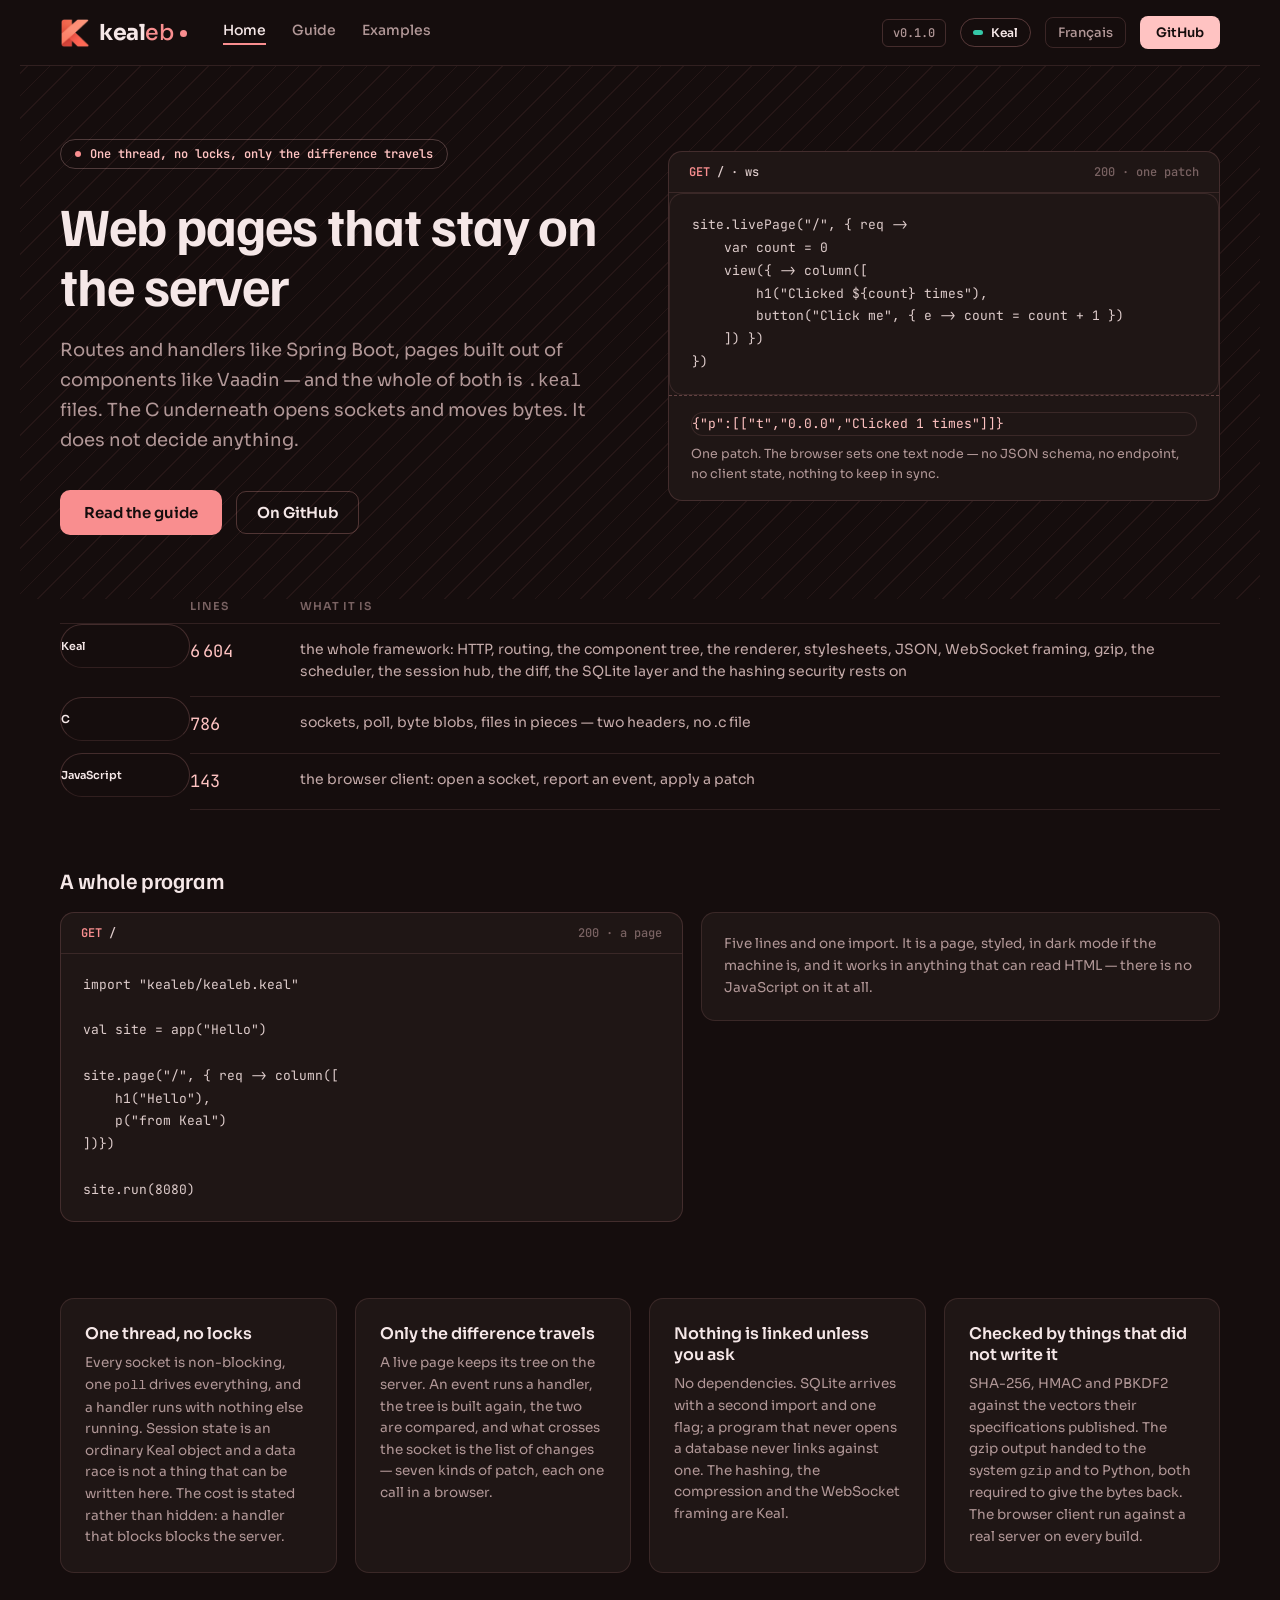
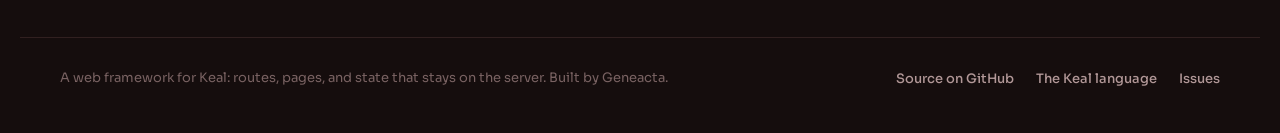
==== commit 22f66e98: "Answer one question and exit: --render and --routes An editor showing a preview of a kealeb page is " ====
--- a/site/index.html
+++ b/site/index.html
@@ -58,7 +58,7 @@
     ]) })
 })</pre><div class="answer"><pre>{&quot;p&quot;:[[&quot;t&quot;,&quot;0.0.0&quot;,&quot;Clicked 1 times&quot;]]}</pre><p>One patch. The browser sets one text node — no JSON schema, no endpoint, no client state, nothing to keep in sync.</p></div></div></div>
 </section>
-<section class="counts-wrap"><table class="counts"><thead><tr><th></th><th>lines</th><th>what it is</th></tr></thead><tbody><tr><td class="lang">Keal</td><td class="n">6&thinsp;482</td><td>the whole framework: HTTP, routing, the component tree, the renderer, stylesheets, JSON, WebSocket framing, gzip, the scheduler, the session hub, the diff, the SQLite layer and the hashing security rests on</td></tr><tr><td class="lang">C</td><td class="n">786</td><td>sockets, poll, byte blobs, files in pieces — two headers, no .c file</td></tr><tr><td class="lang">JavaScript</td><td class="n">143</td><td>the browser client: open a socket, report an event, apply a patch</td></tr></tbody></table></section>
+<section class="counts-wrap"><table class="counts"><thead><tr><th></th><th>lines</th><th>what it is</th></tr></thead><tbody><tr><td class="lang">Keal</td><td class="n">6&thinsp;604</td><td>the whole framework: HTTP, routing, the component tree, the renderer, stylesheets, JSON, WebSocket framing, gzip, the scheduler, the session hub, the diff, the SQLite layer and the hashing security rests on</td></tr><tr><td class="lang">C</td><td class="n">786</td><td>sockets, poll, byte blobs, files in pieces — two headers, no .c file</td></tr><tr><td class="lang">JavaScript</td><td class="n">143</td><td>the browser client: open a socket, report an event, apply a patch</td></tr></tbody></table></section>
 <section class="live">
   <h2>A whole program</h2>
   <div class="live-grid"><div class="cwin"><div class="cwin-bar"><span><span class="verb">GET</span> <span class="path">/</span></span><span class="said">200 · a page</span></div><pre>import &quot;kealeb/kealeb.keal&quot;
--- a/site/style.css
+++ b/site/style.css
@@ -435,6 +435,23 @@
 .foot-r a { color: var(--dim); }
 .foot-r a:hover { color: var(--ink); }
 
+/* A grid item's `min-width` defaults to `auto`, which means min-content — and
+   min-content is wider than the track whenever the item holds a long word, a
+   button row or a code block. The track keeps its size, the item spills past
+   it, and the page scrolls sideways. Nothing looks wrong until the window is
+   narrow, which is why this was measured rather than noticed: Chrome at 500
+   points reported the guide 780px wide in a 485px window. `min-width: 0` lets
+   the item shrink to its track; the `pre` inside it already scrolls on its own. */
+/* An inline `code` holds a call chain with no spaces in it, and the default
+   only breaks a line at a space — so `html(page).status(201).type(…)` sat 297px
+   wide in a 375px window and pushed the whole page sideways. `anywhere` breaks
+   it only when it would not otherwise fit, and does not apply inside a `pre`,
+   which does not wrap at all. */
+.prose code, .dmain code { overflow-wrap: anywhere; }
+
+.hero > *, .dgrid > *, .live-grid > *, .duo > *,
+.cards > *, .cards3 > *, .cards4 > *, footer > * { min-width: 0; }
+
 @media (max-width: 900px) {
   .hero { grid-template-columns: 1fr; gap: 28px; }
   .live-grid { grid-template-columns: 1fr; }
@@ -445,6 +462,11 @@
 @media (max-width: 620px) {
   .cards4 { grid-template-columns: 1fr; }
   .nav { flex-wrap: wrap; gap: 12px; padding: 14px 20px; }
+  /* The links are wider in French than in English — "Démarrer", "Exemples" —
+     so the row that fits on one line in one language does not in the other,
+     and a row that will not wrap pushes the page out instead. Both wrap. */
+  .nav-left { flex-wrap: wrap; gap: 16px; min-width: 0; }
+  .nav-links { flex-wrap: wrap; gap: 18px; }
   .hero, .counts-wrap, .live, .doc-head { padding-left: 20px; padding-right: 20px; }
 }
 
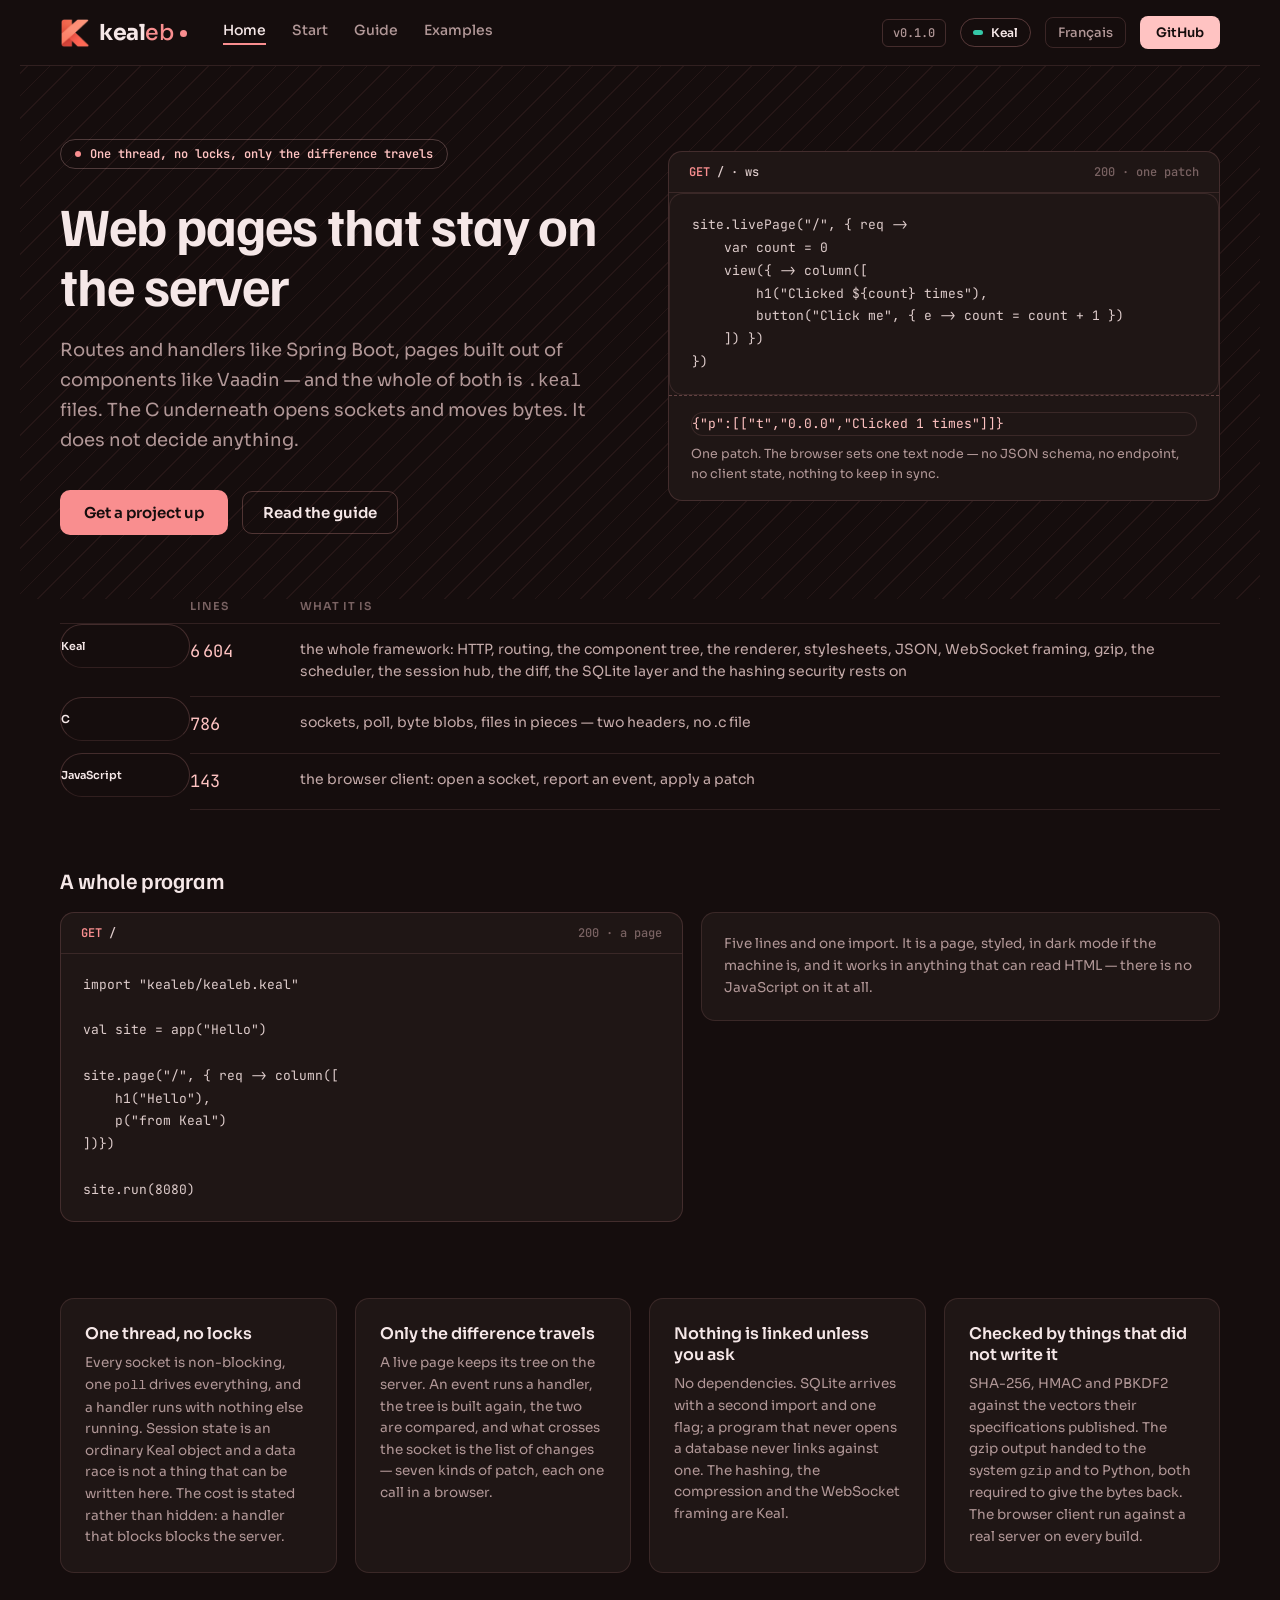
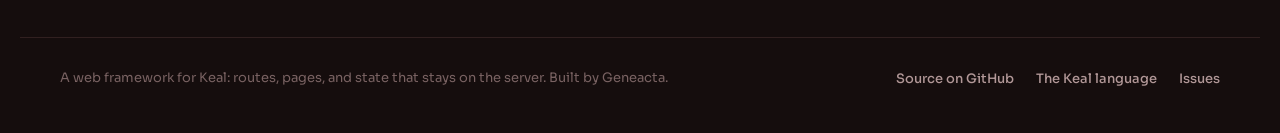
==== commit b0516951: "A page that says what to type, and what you should see The site explained the framework and left the" ====
--- a/site/index.html
+++ b/site/index.html
@@ -32,7 +32,7 @@
       <img class="mark-k" src="assets/k.png" alt="">
       <span class="wordmark">keal<span class="suffix">eb</span></span>
     </a>
-    <div class="nav-links"><a href="index.html" class="tab-active">Home</a><a href="guide.html">Guide</a><a href="examples.html">Examples</a></div>
+    <div class="nav-links"><a href="index.html" class="tab-active">Home</a><a href="start.html">Start</a><a href="guide.html">Guide</a><a href="examples.html">Examples</a></div>
   </div>
   <div class="nav-right">
     <span class="badge">v0.1.0</span>
@@ -47,8 +47,8 @@
     <span class="pill">One thread, no locks, only the difference travels</span>
     <h1>Web pages that stay on the server</h1>
     <p class="sub">Routes and handlers like Spring Boot, pages built out of components like Vaadin — and the whole of both is <code>.keal</code> files. The C underneath opens sockets and moves bytes. It does not decide anything.</p>
-    <div class="hero-cta"><a class="cta" href="guide.html">Read the guide</a>
-      <a class="cta2" href="https://github.com/geneacta/kealeb">On GitHub</a></div>
+    <div class="hero-cta"><a class="cta" href="start.html">Get a project up</a>
+      <a class="cta2" href="guide.html">Read the guide</a></div>
   </div>
   <div class="hero-code"><div class="cwin"><div class="cwin-bar"><span><span class="verb">GET</span> <span class="path">/ · ws</span></span><span class="said">200 · one patch</span></div><pre>site.livePage(&quot;/&quot;, { req -&gt;
     var count = 0
